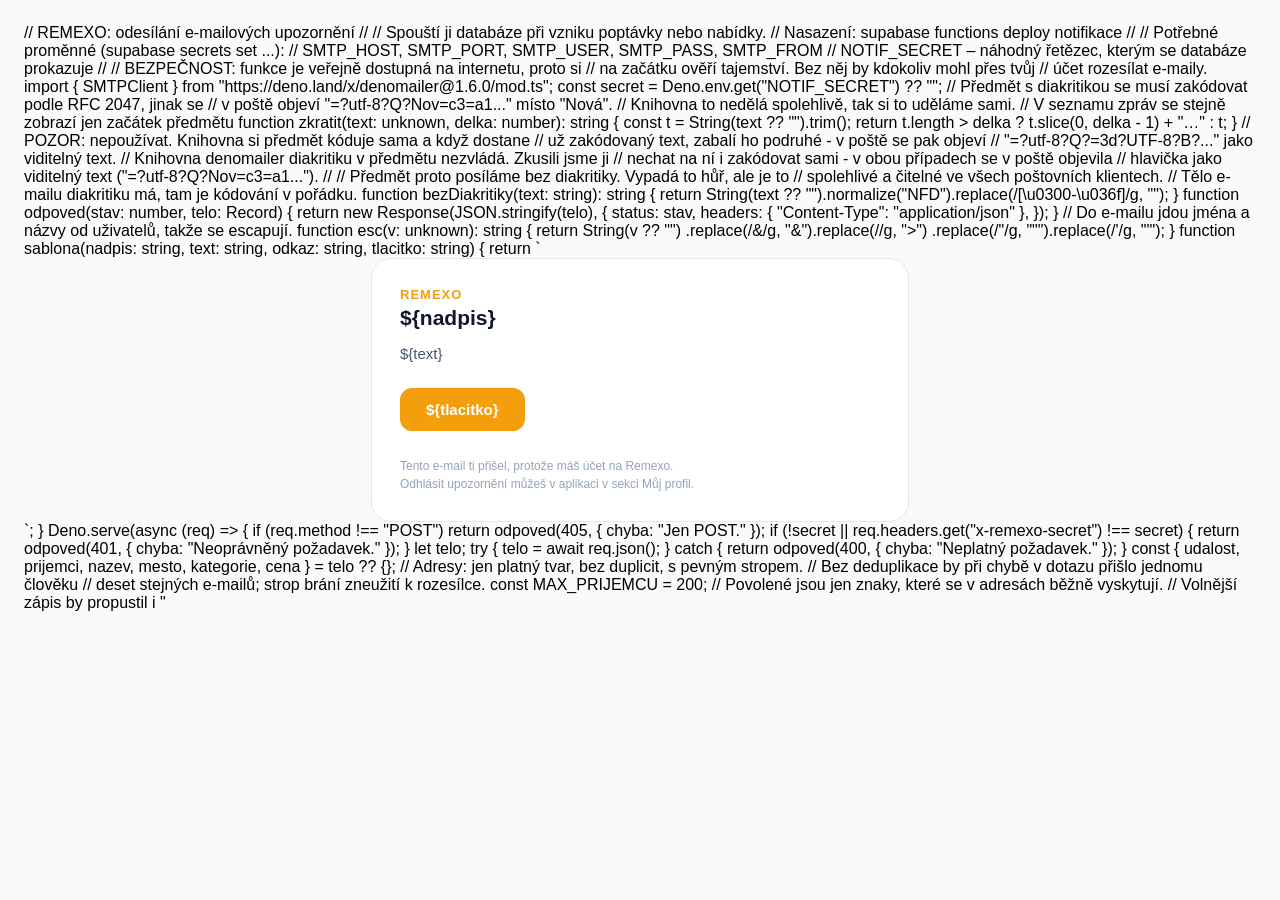
==== index.html @ b6f9a503 "Update index.html" ====
// REMEXO: odesílání e-mailových upozornění
//
// Spouští ji databáze při vzniku poptávky nebo nabídky.
// Nasazení: supabase functions deploy notifikace
//
// Potřebné proměnné (supabase secrets set ...):
//   SMTP_HOST, SMTP_PORT, SMTP_USER, SMTP_PASS, SMTP_FROM
//   NOTIF_SECRET  – náhodný řetězec, kterým se databáze prokazuje
//
// BEZPEČNOST: funkce je veřejně dostupná na internetu, proto si
// na začátku ověří tajemství. Bez něj by kdokoliv mohl přes tvůj
// účet rozesílat e-maily.

import { SMTPClient } from "https://deno.land/x/denomailer@1.6.0/mod.ts";

const secret = Deno.env.get("NOTIF_SECRET") ?? "";

// Předmět s diakritikou se musí zakódovat podle RFC 2047, jinak se
// v poště objeví "=?utf-8?Q?Nov=c3=a1..." místo "Nová".
// Knihovna to nedělá spolehlivě, tak si to uděláme sami.
// V seznamu zpráv se stejně zobrazí jen začátek předmětu
function zkratit(text: unknown, delka: number): string {
  const t = String(text ?? "").trim();
  return t.length > delka ? t.slice(0, delka - 1) + "…" : t;
}

// POZOR: nepoužívat. Knihovna si předmět kóduje sama a když dostane
// už zakódovaný text, zabalí ho podruhé - v poště se pak objeví
// "=?utf-8?Q?=3d?UTF-8?B?..." jako viditelný text.
// Knihovna denomailer diakritiku v předmětu nezvládá. Zkusili jsme ji
// nechat na ní i zakódovat sami - v obou případech se v poště objevila
// hlavička jako viditelný text ("=?utf-8?Q?Nov=c3=a1...").
//
// Předmět proto posíláme bez diakritiky. Vypadá to hůř, ale je to
// spolehlivé a čitelné ve všech poštovních klientech.
// Tělo e-mailu diakritiku má, tam je kódování v pořádku.
function bezDiakritiky(text: string): string {
  return String(text ?? "").normalize("NFD").replace(/[\u0300-\u036f]/g, "");
}

function odpoved(stav: number, telo: Record<string, unknown>) {
  return new Response(JSON.stringify(telo), {
    status: stav,
    headers: { "Content-Type": "application/json" },
  });
}

// Do e-mailu jdou jména a názvy od uživatelů, takže se escapují.
function esc(v: unknown): string {
  return String(v ?? "")
    .replace(/&/g, "&amp;").replace(/</g, "&lt;").replace(/>/g, "&gt;")
    .replace(/"/g, "&quot;").replace(/'/g, "&#39;");
}

function sablona(nadpis: string, text: string, odkaz: string, tlacitko: string) {
  return `<!DOCTYPE html><html lang="cs"><body style="margin:0;padding:24px;background:#f8fafc;font-family:-apple-system,Segoe UI,Roboto,sans-serif;">
  <div style="max-width:480px;margin:0 auto;background:#fff;border-radius:20px;padding:28px;border:1px solid #e2e8f0;">
    <p style="margin:0 0 4px;font-size:13px;font-weight:700;color:#f59e0b;letter-spacing:1px;">REMEXO</p>
    <h1 style="margin:0 0 12px;font-size:21px;color:#0f172a;">${nadpis}</h1>
    <p style="margin:0 0 22px;font-size:15px;line-height:1.6;color:#475569;">${text}</p>
    <a href="${odkaz}" style="display:inline-block;background:#f59e0b;color:#fff;text-decoration:none;padding:13px 26px;border-radius:12px;font-weight:700;font-size:15px;">${tlacitko}</a>
    <p style="margin:26px 0 0;font-size:12px;color:#94a3b8;line-height:1.5;">
      Tento e-mail ti přišel, protože máš účet na Remexo.<br>
      Odhlásit upozornění můžeš v aplikaci v sekci Můj profil.
    </p>
  </div></body></html>`;
}

Deno.serve(async (req) => {
  if (req.method !== "POST") return odpoved(405, { chyba: "Jen POST." });

  if (!secret || req.headers.get("x-remexo-secret") !== secret) {
    return odpoved(401, { chyba: "Neoprávněný požadavek." });
  }

  let telo;
  try {
    telo = await req.json();
  } catch {
    return odpoved(400, { chyba: "Neplatný požadavek." });
  }

  const { udalost, prijemci, nazev, mesto, kategorie, cena } = telo ?? {};
  // Adresy: jen platný tvar, bez duplicit, s pevným stropem.
  // Bez deduplikace by při chybě v dotazu přišlo jednomu člověku
  // deset stejných e-mailů; strop brání zneužití k rozesílce.
  const MAX_PRIJEMCU = 200;
  // Povolené jsou jen znaky, které se v adresách běžně vyskytují.
  // Volnější zápis by propustil i "<script>@x.cz".
  const platny = (e: unknown) =>
    typeof e === "string" && e.length <= 254 &&
    /^[A-Za-z0-9._%+-]+@[A-Za-z0-9.-]+\.[A-Za-z]{2,}$/.test(e.trim());

  const seznam: string[] = Array.isArray(prijemci)
    ? [...new Set(prijemci.filter(platny).map((e) => String(e).trim().toLowerCase()))]
        .slice(0, MAX_PRIJEMCU)
    : [];
  if (!seznam.length) return odpoved(200, { odeslano: 0, poznamka: "Žádní příjemci." });

  const app = "https://app.remexo.cz";
  let predmet: string, nadpis: string, text: string, tlacitko: string;

  if (udalost === "nova_poptavka") {
    predmet = `Nová poptávka: ${zkratit(nazev, 45)}`;
    nadpis = "Nová poptávka ve tvém okolí";
    text = `<strong>${esc(nazev)}</strong><br>${esc(kategorie)} · ${esc(mesto ?? "Olomouc")}
            <br><br>Kdo se ozve dřív, má větší šanci zakázku získat.`;
    tlacitko = "Zobrazit poptávku";
  } else if (udalost === "nova_nabidka") {
    predmet = `Nová nabídka: ${zkratit(nazev, 45)}`;
    nadpis = "Řemeslník ti poslal nabídku";
    text = `Na tvoji poptávku <strong>${esc(nazev)}</strong> dorazila nabídka${
      cena ? ` za ${esc(cena)}` : ""
    }.<br><br>Podívej se na ni a rozhodni se, jestli ti sedí.`;
    tlacitko = "Zobrazit nabídku";
  } else if (udalost === "neprectene_zpravy") {
    // kategorie nese počet nepřečtených zpráv
    const pocet = Number(kategorie) || 1;
    const slovo = pocet === 1 ? "zprávu" : (pocet < 5 ? "zprávy" : "zpráv");
    predmet = `Cekaji na tebe zpravy: ${zkratit(nazev, 40)}`;
    nadpis = pocet === 1 ? "Čeká na tebe zpráva" : `Čekají na tebe ${pocet} ${slovo}`;
    text = `V konverzaci u zakázky <strong>${esc(nazev)}</strong> máš nepřečtené zprávy.<br><br>`
         + `Druhá strana čeká na odpověď — čím dřív se ozveš, tím líp.`;
    tlacitko = "Přečíst zprávy";
  } else if (udalost === "zakazka_hotova") {
    // kategorie nese informaci, komu píšeme
    const zakaznikovi = kategorie === "zakaznik";
    predmet = `Zakázka dokončena: ${zkratit(nazev, 45)}`;
    nadpis = zakaznikovi ? "Řemeslník označil práci za hotovou" : "Zákazník potvrdil dokončení";
    text = zakaznikovi
      ? `U zakázky <strong>${esc(nazev)}</strong> je hotovo.<br><br>Zkontroluj práci a potvrď dokončení. Pak můžeš řemeslníka ohodnotit — pomůže to dalším lidem při výběru.`
      : `Zákazník potvrdil dokončení zakázky <strong>${esc(nazev)}</strong>.<br><br>Díky za odvedenou práci.`;
    tlacitko = "Zobrazit zakázku";
  } else {
    return odpoved(400, { chyba: "Neznámá událost." });
  }

  const html = sablona(nadpis, text, app, tlacitko);

  const client = new SMTPClient({
    connection: {
      hostname: Deno.env.get("SMTP_HOST") ?? "",
      port: Number(Deno.env.get("SMTP_PORT") ?? "465"),
      tls: true,
      auth: {
        username: Deno.env.get("SMTP_USER") ?? "",
        password: Deno.env.get("SMTP_PASS") ?? "",
      },
    },
  });

  let odeslano = 0;
  const chyby: string[] = [];

  for (const email of seznam) {
    try {
      // Každému zvlášť, aby příjemci navzájem neviděli své adresy
      await client.send({
        from: Deno.env.get("SMTP_FROM") ?? Deno.env.get("SMTP_USER") ?? "",
        to: email,
        subject: bezDiakritiky(predmet),
        html,
      });
      odeslano++;
    } catch (e) {
      chyby.push(String(e).slice(0, 80));
    }
  }

  try { await client.close(); } catch { /* spojení už mohlo spadnout */ }

  // Adresy se do odpovědi nevrací, aby neskončily v logu
  return odpoved(200, { odeslano, selhalo: chyby.length });
});
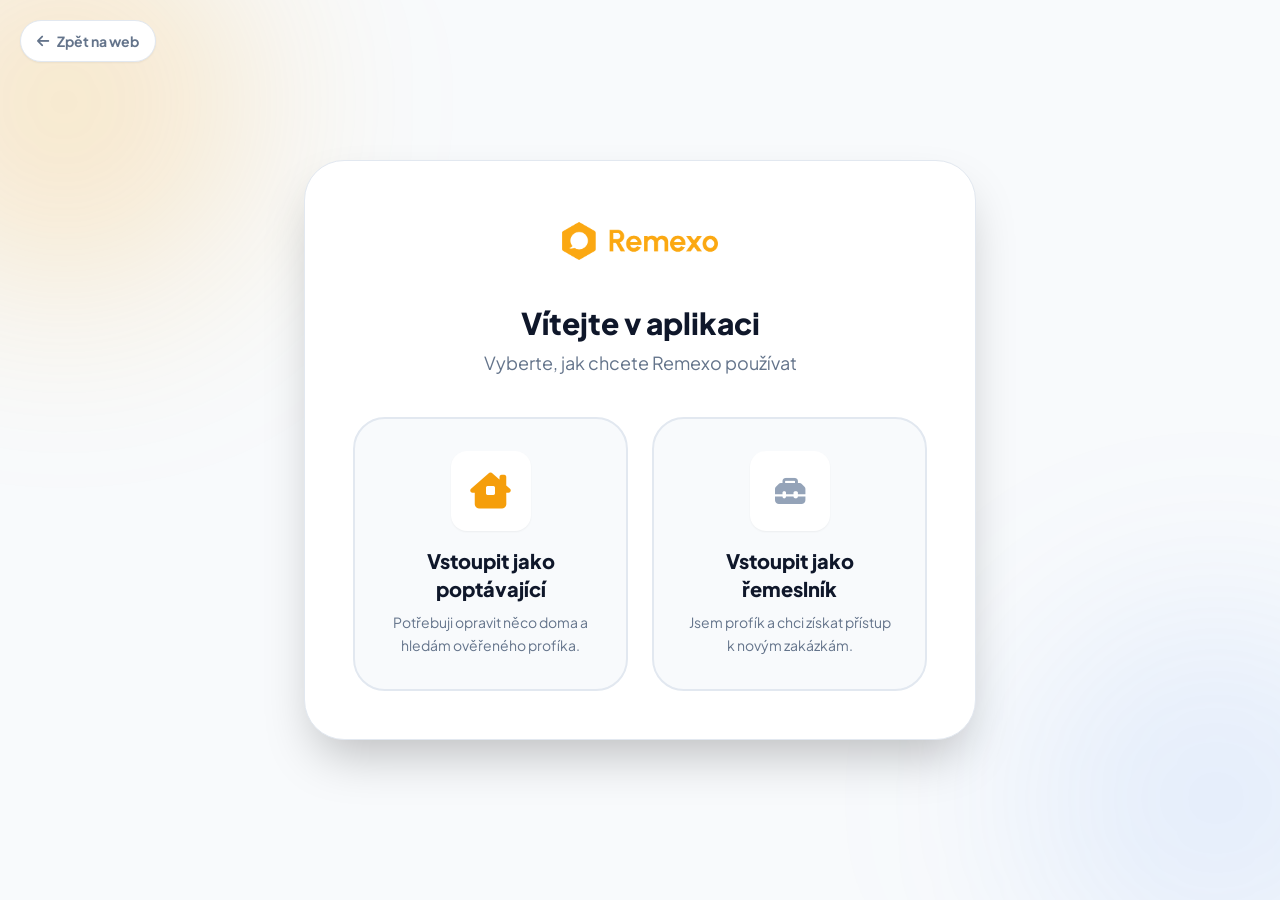
==== commit 66b61707: "Update index.html" ====
--- a/index.html
+++ b/index.html
@@ -1,174 +1,508 @@
-// REMEXO: odesílání e-mailových upozornění
-//
-// Spouští ji databáze při vzniku poptávky nebo nabídky.
-// Nasazení: supabase functions deploy notifikace
-//
-// Potřebné proměnné (supabase secrets set ...):
-//   SMTP_HOST, SMTP_PORT, SMTP_USER, SMTP_PASS, SMTP_FROM
-//   NOTIF_SECRET  – náhodný řetězec, kterým se databáze prokazuje
-//
-// BEZPEČNOST: funkce je veřejně dostupná na internetu, proto si
-// na začátku ověří tajemství. Bez něj by kdokoliv mohl přes tvůj
-// účet rozesílat e-maily.
-
-import { SMTPClient } from "https://deno.land/x/denomailer@1.6.0/mod.ts";
-
-const secret = Deno.env.get("NOTIF_SECRET") ?? "";
-
-// Předmět s diakritikou se musí zakódovat podle RFC 2047, jinak se
-// v poště objeví "=?utf-8?Q?Nov=c3=a1..." místo "Nová".
-// Knihovna to nedělá spolehlivě, tak si to uděláme sami.
-// V seznamu zpráv se stejně zobrazí jen začátek předmětu
-function zkratit(text: unknown, delka: number): string {
-  const t = String(text ?? "").trim();
-  return t.length > delka ? t.slice(0, delka - 1) + "…" : t;
-}
-
-// POZOR: nepoužívat. Knihovna si předmět kóduje sama a když dostane
-// už zakódovaný text, zabalí ho podruhé - v poště se pak objeví
-// "=?utf-8?Q?=3d?UTF-8?B?..." jako viditelný text.
-// Knihovna denomailer diakritiku v předmětu nezvládá. Zkusili jsme ji
-// nechat na ní i zakódovat sami - v obou případech se v poště objevila
-// hlavička jako viditelný text ("=?utf-8?Q?Nov=c3=a1...").
-//
-// Předmět proto posíláme bez diakritiky. Vypadá to hůř, ale je to
-// spolehlivé a čitelné ve všech poštovních klientech.
-// Tělo e-mailu diakritiku má, tam je kódování v pořádku.
-function bezDiakritiky(text: string): string {
-  return String(text ?? "").normalize("NFD").replace(/[\u0300-\u036f]/g, "");
-}
-
-function odpoved(stav: number, telo: Record<string, unknown>) {
-  return new Response(JSON.stringify(telo), {
-    status: stav,
-    headers: { "Content-Type": "application/json" },
-  });
-}
-
-// Do e-mailu jdou jména a názvy od uživatelů, takže se escapují.
-function esc(v: unknown): string {
-  return String(v ?? "")
-    .replace(/&/g, "&amp;").replace(/</g, "&lt;").replace(/>/g, "&gt;")
-    .replace(/"/g, "&quot;").replace(/'/g, "&#39;");
-}
-
-function sablona(nadpis: string, text: string, odkaz: string, tlacitko: string) {
-  return `<!DOCTYPE html><html lang="cs"><body style="margin:0;padding:24px;background:#f8fafc;font-family:-apple-system,Segoe UI,Roboto,sans-serif;">
-  <div style="max-width:480px;margin:0 auto;background:#fff;border-radius:20px;padding:28px;border:1px solid #e2e8f0;">
-    <p style="margin:0 0 4px;font-size:13px;font-weight:700;color:#f59e0b;letter-spacing:1px;">REMEXO</p>
-    <h1 style="margin:0 0 12px;font-size:21px;color:#0f172a;">${nadpis}</h1>
-    <p style="margin:0 0 22px;font-size:15px;line-height:1.6;color:#475569;">${text}</p>
-    <a href="${odkaz}" style="display:inline-block;background:#f59e0b;color:#fff;text-decoration:none;padding:13px 26px;border-radius:12px;font-weight:700;font-size:15px;">${tlacitko}</a>
-    <p style="margin:26px 0 0;font-size:12px;color:#94a3b8;line-height:1.5;">
-      Tento e-mail ti přišel, protože máš účet na Remexo.<br>
-      Odhlásit upozornění můžeš v aplikaci v sekci Můj profil.
-    </p>
-  </div></body></html>`;
-}
-
-Deno.serve(async (req) => {
-  if (req.method !== "POST") return odpoved(405, { chyba: "Jen POST." });
-
-  if (!secret || req.headers.get("x-remexo-secret") !== secret) {
-    return odpoved(401, { chyba: "Neoprávněný požadavek." });
-  }
-
-  let telo;
-  try {
-    telo = await req.json();
-  } catch {
-    return odpoved(400, { chyba: "Neplatný požadavek." });
-  }
-
-  const { udalost, prijemci, nazev, mesto, kategorie, cena } = telo ?? {};
-  // Adresy: jen platný tvar, bez duplicit, s pevným stropem.
-  // Bez deduplikace by při chybě v dotazu přišlo jednomu člověku
-  // deset stejných e-mailů; strop brání zneužití k rozesílce.
-  const MAX_PRIJEMCU = 200;
-  // Povolené jsou jen znaky, které se v adresách běžně vyskytují.
-  // Volnější zápis by propustil i "<script>@x.cz".
-  const platny = (e: unknown) =>
-    typeof e === "string" && e.length <= 254 &&
-    /^[A-Za-z0-9._%+-]+@[A-Za-z0-9.-]+\.[A-Za-z]{2,}$/.test(e.trim());
-
-  const seznam: string[] = Array.isArray(prijemci)
-    ? [...new Set(prijemci.filter(platny).map((e) => String(e).trim().toLowerCase()))]
-        .slice(0, MAX_PRIJEMCU)
-    : [];
-  if (!seznam.length) return odpoved(200, { odeslano: 0, poznamka: "Žádní příjemci." });
-
-  const app = "https://app.remexo.cz";
-  let predmet: string, nadpis: string, text: string, tlacitko: string;
-
-  if (udalost === "nova_poptavka") {
-    predmet = `Nová poptávka: ${zkratit(nazev, 45)}`;
-    nadpis = "Nová poptávka ve tvém okolí";
-    text = `<strong>${esc(nazev)}</strong><br>${esc(kategorie)} · ${esc(mesto ?? "Olomouc")}
-            <br><br>Kdo se ozve dřív, má větší šanci zakázku získat.`;
-    tlacitko = "Zobrazit poptávku";
-  } else if (udalost === "nova_nabidka") {
-    predmet = `Nová nabídka: ${zkratit(nazev, 45)}`;
-    nadpis = "Řemeslník ti poslal nabídku";
-    text = `Na tvoji poptávku <strong>${esc(nazev)}</strong> dorazila nabídka${
-      cena ? ` za ${esc(cena)}` : ""
-    }.<br><br>Podívej se na ni a rozhodni se, jestli ti sedí.`;
-    tlacitko = "Zobrazit nabídku";
-  } else if (udalost === "neprectene_zpravy") {
-    // kategorie nese počet nepřečtených zpráv
-    const pocet = Number(kategorie) || 1;
-    const slovo = pocet === 1 ? "zprávu" : (pocet < 5 ? "zprávy" : "zpráv");
-    predmet = `Cekaji na tebe zpravy: ${zkratit(nazev, 40)}`;
-    nadpis = pocet === 1 ? "Čeká na tebe zpráva" : `Čekají na tebe ${pocet} ${slovo}`;
-    text = `V konverzaci u zakázky <strong>${esc(nazev)}</strong> máš nepřečtené zprávy.<br><br>`
-         + `Druhá strana čeká na odpověď — čím dřív se ozveš, tím líp.`;
-    tlacitko = "Přečíst zprávy";
-  } else if (udalost === "zakazka_hotova") {
-    // kategorie nese informaci, komu píšeme
-    const zakaznikovi = kategorie === "zakaznik";
-    predmet = `Zakázka dokončena: ${zkratit(nazev, 45)}`;
-    nadpis = zakaznikovi ? "Řemeslník označil práci za hotovou" : "Zákazník potvrdil dokončení";
-    text = zakaznikovi
-      ? `U zakázky <strong>${esc(nazev)}</strong> je hotovo.<br><br>Zkontroluj práci a potvrď dokončení. Pak můžeš řemeslníka ohodnotit — pomůže to dalším lidem při výběru.`
-      : `Zákazník potvrdil dokončení zakázky <strong>${esc(nazev)}</strong>.<br><br>Díky za odvedenou práci.`;
-    tlacitko = "Zobrazit zakázku";
-  } else {
-    return odpoved(400, { chyba: "Neznámá událost." });
-  }
-
-  const html = sablona(nadpis, text, app, tlacitko);
-
-  const client = new SMTPClient({
-    connection: {
-      hostname: Deno.env.get("SMTP_HOST") ?? "",
-      port: Number(Deno.env.get("SMTP_PORT") ?? "465"),
-      tls: true,
-      auth: {
-        username: Deno.env.get("SMTP_USER") ?? "",
-        password: Deno.env.get("SMTP_PASS") ?? "",
-      },
-    },
-  });
-
-  let odeslano = 0;
-  const chyby: string[] = [];
-
-  for (const email of seznam) {
-    try {
-      // Každému zvlášť, aby příjemci navzájem neviděli své adresy
-      await client.send({
-        from: Deno.env.get("SMTP_FROM") ?? Deno.env.get("SMTP_USER") ?? "",
-        to: email,
-        subject: bezDiakritiky(predmet),
-        html,
-      });
-      odeslano++;
-    } catch (e) {
-      chyby.push(String(e).slice(0, 80));
-    }
-  }
-
-  try { await client.close(); } catch { /* spojení už mohlo spadnout */ }
-
-  // Adresy se do odpovědi nevrací, aby neskončily v logu
-  return odpoved(200, { odeslano, selhalo: chyby.length });
-});
+<!DOCTYPE html>
+<html lang="cs" class="scroll-smooth">
+<head>
+    <meta charset="UTF-8">
+    <meta name="viewport" content="width=device-width, initial-scale=1.0, maximum-scale=1.0, user-scalable=0">
+    <title>Remexo – Řemeslníci v Olomouci na pár kliknutí</title>
+    <style>
+        /* Fix pro iOS: Zabrání automatickému zoomu při kliknutí do inputu */
+        @media screen and (max-width: 768px) {
+            input, select, textarea { font-size: 16px !important; }
+        }
+    </style>
+    <meta name="description" content="Remexo – Najděte ověřeného řemeslníka ve vašem okolí rychle a jednoduše.">
+    <meta name="theme-color" content="#f59e0b">
+    
+    <link rel="icon" type="image/svg+xml" href="data:image/svg+xml,%3Csvg xmlns='http://www.w3.org/2000/svg' viewBox='0 0 100 100'%3E%3Cpath d='M50 5L90 27.5V72.5L50 95L10 72.5V27.5L50 5Z' fill='%23f59e0b'/%3E%3Ccircle cx='50' cy='47' r='16' fill='white'/%3E%3Cpath d='M40 57 L28 69 L44 64 Z' fill='white'/%3E%3C/svg%3E">
+    <link rel="apple-touch-icon" href="data:image/svg+xml,%3Csvg xmlns='http://www.w3.org/2000/svg' viewBox='0 0 100 100'%3E%3Crect width='100' height='100' rx='20' fill='%23f59e0b'/%3E%3Cpath d='M50 10L85 30V70L50 90L15 70V30L50 10Z' fill='white' opacity='0.25'/%3E%3Ccircle cx='50' cy='47' r='16' fill='white'/%3E%3Cpath d='M40 57 L28 69 L44 64 Z' fill='white'/%3E%3C/svg%3E">
+    
+    <meta name="mobile-web-app-capable" content="yes">
+    <meta name="apple-mobile-web-app-capable" content="yes">
+    <meta name="apple-mobile-web-app-status-bar-style" content="black-translucent">
+    <meta name="apple-mobile-web-app-title" content="Remexo">
+    
+    <link rel="preconnect" href="https://fonts.gstatic.com" crossorigin>
+    <link rel="preconnect" href="https://cdnjs.cloudflare.com">
+
+    <!-- Tailwind je předpřipravený do statického CSS.
+         Dřív se sem tahal cdn.tailwindcss.com, což je JIT kompilátor:
+         stáhne ~400 kB JS a CSS staví až v prohlížeči. Na mobilu to stálo vteřiny. -->
+    <!-- Font Awesome MUSÍ být před tailwind.css. Nastavuje ikonám display:inline-block
+         a přebilo by to Tailwind .hidden - ikony měsíce a slunce se pak zobrazí obě naráz. -->
+    <link rel="stylesheet" href="https://cdnjs.cloudflare.com/ajax/libs/font-awesome/6.5.1/css/all.min.css">
+    <link rel="stylesheet" href="tailwind.css">
+    <link href="https://fonts.googleapis.com/css2?family=Plus+Jakarta+Sans:wght@400;500;600;700;800&display=swap" rel="stylesheet">
+    <script src="https://cdn.jsdelivr.net/npm/@supabase/supabase-js@2"></script>
+    <!-- Leaflet se načítá až při otevření mapy, viz window.nactiLeaflet() -->
+
+    <link rel="stylesheet" href="style.css">
+
+    <script>
+        (function () {
+            var storedTheme = null;
+            try { storedTheme = window.localStorage ? localStorage.getItem("color-theme") : null; } catch (e) { storedTheme = null; }
+            var prefersDark = false;
+            try { prefersDark = window.matchMedia && window.matchMedia("(prefers-color-scheme: dark)").matches; } catch (e) { prefersDark = false; }
+            if (storedTheme === "dark" || (!storedTheme && prefersDark)) {
+                document.documentElement.classList.add("dark");
+            } else {
+                document.documentElement.classList.remove("dark");
+            }
+        })();
+    </script>
+    <style>
+        /* --- OPRAVA TLAČÍTKA V HLAVIČCE --- */
+        
+        /* 1. Vnutí tlačítku, aby zůstalo v horní liště vedle ostatních ikon a nevyskakovalo ven */
+        #header-cta, 
+        #header-cta button {
+            position: static !important;
+            top: auto !important;
+            right: auto !important;
+            margin: 0 !important;
+            transform: none !important;
+        }
+
+        /* 2. Úprava pro mobily: Schováme text a necháme jen oranžové kolečko s helmou, aby se to do lišty hezky vešlo */
+        @media (max-width: 768px) {
+            #header-cta button span {
+                display: none !important;
+            }
+            #header-cta button {
+                padding: 0 !important;
+                width: 40px !important;
+                height: 40px !important;
+                justify-content: center !important;
+                border-radius: 50% !important; /* Udělá z toho dokonalé kolečko */
+            }
+            #header-cta button i {
+                margin: 0 !important;
+            }
+        }
+    </style>
+</head>
+<body class="antialiased bg-slate-50 text-slate-900 dark:bg-remexo-dark dark:text-white">
+
+<div id="toast-container"></div>
+
+<div id="loader" style="position:fixed;inset:0;z-index:99999;background:#020617;min-height:100vh;min-height:-webkit-fill-available;display:flex;align-items:center;justify-content:center;flex-direction:column;gap:24px;transition:opacity 0.6s ease,transform 0.6s ease;">
+    <svg width="80" height="80" viewBox="0 0 100 100" fill="none">
+        <path id="loader-hex" d="M50 10L85 30V70L50 90L15 70V30L50 10Z" fill="none" stroke="#f59e0b" stroke-width="3" style="stroke-dasharray:300;stroke-dashoffset:300;animation:loader-draw 1s ease forwards 0.2s;"/>
+        <circle cx="50" cy="48" r="16" fill="#f59e0b"/>
+        <path d="M40 58 L30 68 L45 64 Z" fill="#f59e0b"/>
+    </svg>
+    <div style="color:white;font-weight:800;font-size:1.875rem;letter-spacing:-0.025em;opacity:0;animation:loader-fadein-up 0.5s ease forwards 0.8s;">Remexo</div>
+    <div style="color:#94a3b8;font-size:0.875rem;font-weight:500;letter-spacing:0.1em;text-transform:uppercase;opacity:0;animation:loader-fadein-up 0.5s ease forwards 1.1s;">Řemeslníci v Olomouci na pár kliknutí</div>
+</div>
+
+<div id="auth-screen" class="fixed inset-0 z-[100] flex items-center justify-center bg-slate-50 dark:bg-remexo-dark p-4 transition-opacity duration-500 overflow-y-auto overflow-x-hidden">
+    <!-- Přidáno md:top-5 md:left-5 pro odsazení na počítači -->
+    <a href="https://remexo.cz" class="absolute top-3 left-3 md:top-5 md:left-5 z-20 flex items-center gap-2 text-sm font-bold text-slate-500 dark:text-slate-400 hover:text-remexo-500 transition bg-white dark:bg-slate-900 px-4 py-2.5 rounded-full shadow-sm border border-slate-200 dark:border-slate-800">
+        <i class="fa-solid fa-arrow-left"></i> Zpět na web
+    </a>
+    <div class="absolute top-[-10%] left-[-10%] w-96 h-96 bg-remexo-500/20 rounded-full blur-[100px] pointer-events-none"></div>
+    <div class="absolute bottom-[-10%] right-[-10%] w-96 h-96 bg-blue-500/10 rounded-full blur-[100px] pointer-events-none"></div>
+    <!-- Změněno mt-24 na mt-32 pro větší mezeru na mobilu -->
+    <div class="w-full max-w-2xl bg-white dark:bg-slate-900 rounded-[2.5rem] shadow-2xl border border-slate-200 dark:border-slate-800 p-8 md:p-12 relative z-10 mt-32 md:mt-0">
+        <div class="flex justify-center items-center gap-3 mb-8">
+            <img src="logo.png" alt="Remexo" class="h-16 w-auto">
+        </div>
+        <div id="view-role-select" class="hidden">
+            <h2 class="text-2xl md:text-3xl font-extrabold mb-2 text-center dark:text-white">Vítejte v aplikaci</h2>
+            <p class="text-slate-500 dark:text-slate-400 text-center mb-10 text-lg">Vyberte, jak chcete Remexo používat</p>
+            <div class="grid md:grid-cols-2 gap-6">
+                <button onclick="window.goToAuth('customer')" class="group bg-slate-50 dark:bg-slate-800 border-2 border-slate-200 dark:border-slate-700 hover:border-remexo-500 rounded-[2rem] p-8 flex flex-col items-center gap-4 transition-all hover:-translate-y-1 hover:shadow-xl text-center">
+                    <div class="w-20 h-20 bg-white dark:bg-slate-700 text-remexo-500 rounded-2xl flex items-center justify-center text-4xl group-hover:bg-remexo-500 group-hover:text-white transition-all shadow-sm"><i class="fa-solid fa-house-chimney-window"></i></div>
+                    <div><h3 class="font-extrabold text-xl text-slate-900 dark:text-white mb-2">Vstoupit jako poptávající</h3><p class="text-sm text-slate-500 dark:text-slate-400 leading-relaxed">Potřebuji opravit něco doma a hledám ověřeného profíka.</p></div>
+                </button>
+                <button onclick="window.goToAuth('craftsman')" class="group bg-slate-50 dark:bg-slate-800 border-2 border-slate-200 dark:border-slate-700 hover:border-remexo-500 rounded-[2rem] p-8 flex flex-col items-center gap-4 transition-all hover:-translate-y-1 hover:shadow-xl text-center">
+                    <div class="w-20 h-20 bg-white dark:bg-slate-700 text-slate-400 group-hover:bg-remexo-500 group-hover:text-white transition-all rounded-2xl flex items-center justify-center text-3xl shadow-sm"><i class="fa-solid fa-toolbox"></i></div>
+                    <div><h3 class="font-extrabold text-xl text-slate-900 dark:text-white mb-2">Vstoupit jako řemeslník</h3><p class="text-sm text-slate-500 dark:text-slate-400 leading-relaxed">Jsem profík a chci získat přístup k novým zakázkám.</p></div>
+                </button>
+            </div>
+        </div>
+        <div id="view-auth-form" class="hidden max-w-md mx-auto relative">
+            <button onclick="window.backToRoles()" class="text-sm font-bold text-slate-500 hover:text-remexo-500 mb-5 flex items-center gap-2"><i class="fa-solid fa-arrow-left"></i> Zpět</button>
+            <div class="bg-remexo-50 dark:bg-remexo-500/10 border border-remexo-500/30 rounded-xl p-3 mb-6 flex items-center justify-center gap-2 text-remexo-700 dark:text-remexo-400 font-bold text-sm">
+                <i id="role-icon" class="fa-solid fa-house"></i><span id="role-text">Zákazník</span>
+            </div>
+            <div class="bg-slate-100 dark:bg-slate-800 p-1.5 rounded-2xl flex relative mb-6">
+                <button onclick="window.switchTab('login')" id="btn-login" class="flex-1 py-2.5 text-sm font-bold rounded-xl z-10 dark:text-white transition-colors">Přihlášení</button>
+                <button onclick="window.switchTab('register')" id="btn-reg" class="flex-1 py-2.5 text-sm font-bold rounded-xl z-10 text-slate-500 transition-colors">Registrace</button>
+                <div id="tab-slider" class="absolute top-1.5 left-1.5 w-[calc(50%-6px)] h-[calc(100%-12px)] bg-white dark:bg-slate-700 rounded-xl shadow-sm transition-all duration-300"></div>
+            </div>
+            <div id="auth-error" class="hidden mb-4 p-3 bg-red-50 dark:bg-red-500/10 border border-red-200 text-red-600 rounded-xl text-sm font-bold text-center"></div>
+            <div id="auth-ok" class="hidden mb-4 p-3 bg-green-50 dark:bg-green-500/10 border border-green-200 text-green-600 rounded-xl text-sm font-bold text-center"></div>
+            
+            <div id="form-login" class="space-y-4">
+                <input type="email" id="log-email" placeholder="Váš e-mail" class="w-full bg-slate-50 dark:bg-slate-800 border border-slate-200 dark:border-slate-700 rounded-xl px-4 py-3 text-sm focus:ring-2 focus:ring-remexo-500 outline-none dark:text-white">
+                
+               <div class="relative">
+                    <input type="password" id="log-pass" placeholder="Vaše heslo" class="w-full bg-slate-50 dark:bg-slate-800 border border-slate-200 dark:border-slate-700 rounded-xl pl-4 pr-14 py-3 text-sm focus:ring-2 focus:ring-remexo-500 outline-none dark:text-white" onkeypress="if(event.key==='Enter')window.doLogin()">
+                    <button type="button" onclick="window.togglePassword('log-pass', this)" class="absolute right-2 top-1/2 -translate-y-1/2 text-slate-400 hover:text-remexo-500 transition p-2 z-10 pointer-events-auto cursor-pointer"><i class="fa-solid fa-eye text-lg"></i></button>
+                </div>
+                
+                <div class="flex items-center justify-between mt-2 mb-2">
+                    <label class="flex items-center gap-2 cursor-pointer"><input type="checkbox" id="remember-me" checked class="w-4 h-4 rounded" style="accent-color:#f59e0b"><span class="text-sm font-bold text-slate-600 dark:text-slate-400">Zapamatovat si mě</span></label>
+                    <button onclick="window.switchTab('forgot')" class="text-sm text-remexo-500 hover:text-remexo-600 font-bold transition">Zapomenuté heslo?</button>
+                </div>
+
+                <div class="mt-4">
+                    <div class="relative mb-4">
+                        <div class="absolute inset-0 flex items-center"><div class="w-full border-t border-slate-200 dark:border-slate-700"></div></div>
+                        <div class="relative flex justify-center text-sm"><span class="px-2 bg-white dark:bg-slate-900 text-slate-500">nebo se přihlaste přes</span></div>
+                    </div>
+                    <!-- FACEBOOK: skryto do schválení Meta (Business verification). Zapnutí: u tlačítka smazat style="display:none" a u tohoto divu změnit grid-cols-1 na grid-cols-2 -->
+                    <div class="grid grid-cols-1 gap-3">
+                        <button type="button" onclick="window.signInWith('google')" class="flex justify-center items-center py-3 border border-slate-200 dark:border-slate-700 rounded-xl hover:bg-slate-50 dark:hover:bg-slate-800 transition"><i class="fa-brands fa-google text-lg"></i></button>
+                        <button type="button" onclick="window.signInWith('facebook')" style="display:none" class="flex justify-center items-center py-3 border border-slate-200 dark:border-slate-700 rounded-xl hover:bg-slate-50 dark:hover:bg-slate-800 transition"><i class="fa-brands fa-facebook text-lg text-blue-600"></i></button>
+                    </div>
+                </div>
+
+                <button onclick="window.doLogin()" id="btn-do-login" class="w-full bg-remexo-500 hover:bg-remexo-600 text-white font-bold py-3.5 rounded-xl mt-2 transition shadow-lg">Přihlásit se</button>
+            </div>
+
+            <div id="form-reg" class="hidden space-y-4">
+                <div class="relative">
+                    <input type="text" id="reg-name" placeholder="Vaše jméno a příjmení" class="w-full bg-slate-50 dark:bg-slate-800 border border-slate-200 dark:border-slate-700 rounded-xl px-4 py-3 pr-12 text-sm focus:ring-2 focus:ring-remexo-500 outline-none dark:text-white">
+                    <button type="button" class="absolute right-2 top-1/2 -translate-y-1/2 group flex items-center p-2 z-10 pointer-events-auto outline-none">
+                        <i class="fa-solid fa-circle-question text-slate-300 group-hover:text-remexo-500 group-focus:text-remexo-500 transition text-lg"></i>
+                        <div class="absolute bottom-full right-0 mb-2 w-56 p-3 bg-remexo-500 text-white text-xs font-bold rounded-xl shadow-xl opacity-0 pointer-events-none group-hover:opacity-100 group-focus:opacity-100 transition-opacity z-[60]">Jméno uvidí ostatní uživatelé, aby věděli, s kým komunikují.</div>
+                    </button>
+                </div>
+
+                <div class="relative">
+                    <input type="email" id="reg-email" placeholder="Váš e-mail" class="w-full bg-slate-50 dark:bg-slate-800 border border-slate-200 dark:border-slate-700 rounded-xl px-4 py-3 pr-12 text-sm focus:ring-2 focus:ring-remexo-500 outline-none dark:text-white">
+                    <button type="button" class="absolute right-2 top-1/2 -translate-y-1/2 group flex items-center p-2 z-10 pointer-events-auto outline-none">
+                        <i class="fa-solid fa-circle-question text-slate-300 group-hover:text-remexo-500 group-focus:text-remexo-500 transition text-lg"></i>
+                        <div class="absolute bottom-full right-0 mb-2 w-56 p-3 bg-remexo-500 text-white text-xs font-bold rounded-xl shadow-xl opacity-0 pointer-events-none group-hover:opacity-100 group-focus:opacity-100 transition-opacity z-[60]">E-mail slouží k přihlášení a důležitým notifikacím. Nikomu ho neukazujeme.</div>
+                    </button>
+                </div>
+
+                <div class="relative">
+                    <input type="password" id="reg-pass" placeholder="Nové heslo (Min. 8 znaků, 1 velké, 1 číslo)" class="w-full bg-slate-50 dark:bg-slate-800 border border-slate-200 dark:border-slate-700 rounded-xl pl-4 pr-24 py-3 text-sm focus:ring-2 focus:ring-remexo-500 outline-none dark:text-white">
+                    <div class="absolute right-2 top-1/2 -translate-y-1/2 flex items-center z-10 pointer-events-auto">
+                        <button type="button" onclick="window.togglePassword('reg-pass', this)" class="text-slate-400 hover:text-remexo-500 transition p-2 cursor-pointer outline-none"><i class="fa-solid fa-eye text-lg"></i></button>
+                        <button type="button" class="group flex items-center p-2 outline-none">
+                            <i class="fa-solid fa-circle-question text-slate-300 group-hover:text-remexo-500 group-focus:text-remexo-500 transition text-lg"></i>
+                            <div class="absolute bottom-full right-0 mb-2 w-56 p-3 bg-remexo-500 text-white text-xs font-bold rounded-xl shadow-xl opacity-0 pointer-events-none group-hover:opacity-100 group-focus:opacity-100 transition-opacity z-[60]">Silné heslo chrání vaše zprávy a bezpečné platby.</div>
+                        </button>
+                    </div>
+                </div>
+
+                <div class="relative">
+                    <input type="password" id="reg-pass-confirm" placeholder="Zopakujte heslo pro kontrolu" class="w-full bg-slate-50 dark:bg-slate-800 border border-slate-200 dark:border-slate-700 rounded-xl pl-4 pr-24 py-3 text-sm focus:ring-2 focus:ring-remexo-500 outline-none dark:text-white">
+                    <div class="absolute right-2 top-1/2 -translate-y-1/2 flex items-center z-10 pointer-events-auto">
+                        <button type="button" onclick="window.togglePassword('reg-pass-confirm', this)" class="text-slate-400 hover:text-remexo-500 transition p-2 cursor-pointer outline-none"><i class="fa-solid fa-eye text-lg"></i></button>
+                        <button type="button" class="group flex items-center p-2 outline-none">
+                            <i class="fa-solid fa-circle-question text-slate-300 group-hover:text-remexo-500 group-focus:text-remexo-500 transition text-lg"></i>
+                            <div class="absolute bottom-full right-0 mb-2 w-56 p-3 bg-remexo-500 text-white text-xs font-bold rounded-xl shadow-xl opacity-0 pointer-events-none group-hover:opacity-100 group-focus:opacity-100 transition-opacity z-[60]">Pojistka, abychom měli jistotu, že ve vašem hesle není překlep.</div>
+                        </button>
+                    </div>
+                </div>
+
+                <label class="flex items-start gap-3 cursor-pointer mt-2">
+                    <input type="checkbox" id="reg-consent" class="w-4 h-4 rounded mt-0.5 shrink-0" style="accent-color:#f59e0b">
+                    <span class="text-xs text-slate-500 dark:text-slate-400 leading-relaxed">
+                        Souhlasím s <button type="button" onclick="event.preventDefault();window.openModal('modal-podminky')" class="text-remexo-500 hover:underline font-bold">podmínkami použití</button>
+                        a <button type="button" onclick="event.preventDefault();window.openModal('modal-gdpr')" class="text-remexo-500 hover:underline font-bold">zpracováním osobních údajů (GDPR)</button>.
+                    </span>
+                </label>
+                <button id="btn-do-reg" onclick="window.doRegister()" class="w-full bg-remexo-500 hover:bg-remexo-600 text-white py-3.5 rounded-xl font-bold transition shadow-md mt-2">Vytvořit účet</button>
+            </div>
+
+            <div id="form-forgot" class="hidden fade-up">
+                <p class="text-sm text-slate-500 dark:text-slate-400 mb-4 text-center font-medium">Zadejte svůj e-mail a my vám zašleme odkaz pro obnovení hesla.</p>
+                <input type="email" id="forgot-email" placeholder="Váš e-mail" class="w-full bg-slate-50 dark:bg-slate-800 border border-slate-200 dark:border-slate-700 rounded-xl px-4 py-3 focus:ring-2 focus:ring-remexo-500 outline-none dark:text-white mb-3">
+                <button onclick="window.doResetPassword()" id="btn-do-forgot" class="w-full bg-slate-900 dark:bg-white text-white dark:text-slate-900 font-bold py-3.5 rounded-xl transition shadow-lg">Odeslat odkaz</button>
+                <button onclick="window.switchTab('login')" class="w-full mt-3 text-sm text-slate-500 hover:text-remexo-500 font-bold transition">Zpět na přihlášení</button>
+            </div>
+        </div>
+    </div>
+</div>
+
+<div id="main-app" class="hidden flex h-screen w-full transition-opacity duration-500 opacity-0 overflow-hidden">
+    <aside id="sidebar" class="bg-white dark:bg-slate-900 border-r border-slate-200 dark:border-slate-800 flex flex-col justify-between flex-shrink-0 z-50" style="width:272px">
+        <div>
+            <div class="h-20 flex items-center px-6 border-b border-slate-200 dark:border-slate-800">
+    <img src="logo.png" alt="Remexo" class="h-12 w-auto object-contain">
+    <span class="ml-2 px-2 py-0.5 bg-remexo-500/10 text-remexo-500 text-[10px] font-black uppercase tracking-widest rounded-full">App</span>
+</div>
+            <nav class="p-3 space-y-1 mt-3" id="sidebar-nav"></nav>
+        </div>
+        <div class="p-4 border-t border-slate-200 dark:border-slate-800">
+            <button onclick="window.doLogout()" class="w-full mb-3 px-4 py-2 rounded-xl text-sm font-bold text-slate-500 hover:text-red-500 hover:bg-red-50 dark:hover:bg-red-500/10 transition flex items-center justify-center gap-2"><i class="fa-solid fa-arrow-right-from-bracket"></i> Odhlásit se</button>
+            <div class="flex items-center gap-3 p-3 rounded-xl bg-slate-50 dark:bg-slate-800 border border-slate-100 dark:border-slate-700 cursor-pointer hover:border-remexo-500 transition" onclick="window.goTab('profile','Můj profil')">
+                <img id="user-avatar" src="" class="w-10 h-10 rounded-full bg-slate-200 shrink-0">
+                <div class="truncate"><p class="text-sm font-bold dark:text-white leading-tight truncate" id="user-name">Uživatel</p><p class="text-xs text-slate-500" id="user-role-lbl">Role</p></div>
+            </div>
+            <div class="mt-3 flex items-center justify-center gap-3 text-xs text-slate-400">
+                <a href="/soukromi.html" target="_blank" rel="noopener" class="hover:text-remexo-500 transition">Soukromí</a>
+                <span>·</span>
+                <a href="/smazani-dat.html" target="_blank" rel="noopener" class="hover:text-remexo-500 transition">Smazání dat</a>
+            </div>
+        </div>
+    </aside>
+    <main class="flex-1 flex flex-col h-screen overflow-hidden bg-slate-50 dark:bg-remexo-dark">
+        <header class="h-16 glass-panel border-b border-slate-200 dark:border-slate-800 flex items-center justify-between px-6 z-40 flex-shrink-0">
+            <h1 class="text-xl font-extrabold dark:text-white" id="page-title">Nástěnka</h1>
+            <div class="flex items-center gap-3">
+                <a href="https://remexo.cz" class="w-9 h-9 rounded-full hover:bg-slate-200 dark:hover:bg-slate-800 flex items-center justify-center text-slate-500 transition" title="Zpět na web">
+        <i class="fa-solid fa-arrow-left text-lg"></i>
+    </a>
+    <div id="notif-bell" class="relative">
+                    <button id="notif-btn" onclick="window.toggleNotifDropdown()" class="w-9 h-9 rounded-full hover:bg-slate-200 dark:hover:bg-slate-800 flex items-center justify-center text-slate-500 transition">
+                        <i class="fa-solid fa-bell text-lg"></i>
+                    </button>
+                    <span id="notif-badge"></span>
+                    <div id="notif-dropdown">
+                        <div style="padding:12px 16px;border-bottom:1px solid rgba(0,0,0,0.06);display:flex;align-items:center;">
+                            <span style="font-weight:800;font-size:14px;" class="dark:text-white flex-1">Oznámení</span>
+                            <button onclick="window.clearNotifs()" style="font-size:11px;font-weight:700;color:#f59e0b;margin-left:auto;">Označit vše přečtené</button>
+                        </div>
+                        <div id="notif-list"><div id="notif-empty" style="padding:24px 16px;text-align:center;color:#94a3b8;font-size:13px;"><i class="fa-regular fa-bell-slash text-2xl mb-2 block opacity-40"></i>Žádná oznámení</div></div>
+                    </div>
+                </div>
+                <button id="theme-toggle" class="w-9 h-9 rounded-full hover:bg-slate-200 dark:hover:bg-slate-800 flex items-center justify-center text-slate-500 transition">
+                    <i id="theme-toggle-dark-icon" class="fa-solid fa-moon hidden text-lg"></i>
+                    <i id="theme-toggle-light-icon" class="fa-solid fa-sun hidden text-lg"></i>
+                </button>
+                <div id="header-cta"></div>
+            </div>
+        </header>
+        <div id="main-content" class="flex-1 overflow-y-auto p-6 hide-scroll max-w-6xl mx-auto w-full"></div>
+    </main>
+    <nav id="mobile-bottom-nav" class="fixed bottom-0 left-0 right-0 bg-white dark:bg-slate-900 border-t border-slate-200 dark:border-slate-800 z-50 hidden">
+        <div id="bottom-nav-items" class="flex w-full items-center h-16"></div>
+    </nav>
+
+    <div id="offers-modal" class="hidden fixed inset-0 z-[200] flex items-center justify-center p-4 bg-slate-900/60 backdrop-blur-sm opacity-0 transition-opacity duration-300">
+        <div class="bg-white dark:bg-slate-900 rounded-3xl shadow-2xl border border-slate-200 dark:border-slate-800 w-full max-w-lg max-h-[80vh] flex flex-col overflow-hidden">
+            <div class="flex items-center justify-between p-6 border-b border-slate-200 dark:border-slate-800">
+                <div><h3 class="font-extrabold dark:text-white">Nabídky řemeslníků</h3><p class="text-sm text-slate-500" id="offers-modal-title"></p></div>
+                <button onclick="window.closeOffersModal()" class="w-9 h-9 rounded-full bg-slate-100 dark:bg-slate-800 flex items-center justify-center text-slate-500 hover:text-red-500 transition"><i class="fa-solid fa-times"></i></button>
+            </div>
+            <div id="offers-modal-list" class="flex-1 overflow-y-auto p-6 space-y-4 hide-scroll"></div>
+        </div>
+    </div>
+
+    <div id="craftsman-offer-modal" class="hidden fixed inset-0 z-[200] flex items-center justify-center p-4 bg-slate-900/60 backdrop-blur-sm opacity-0 transition-opacity duration-300">
+        <div class="bg-white dark:bg-[#0f172a] rounded-[2rem] shadow-2xl border border-slate-200 dark:border-slate-800 w-full max-w-3xl max-h-[90vh] flex flex-col overflow-hidden relative">
+            <div class="flex items-center justify-between p-6 border-b border-slate-100 dark:border-slate-800">
+                <h3 class="text-xl font-black dark:text-white">Detail poptávky</h3>
+                <button onclick="window.closeOfferModal()" class="w-10 h-10 rounded-full bg-slate-100 dark:bg-slate-800 flex items-center justify-center text-slate-500 hover:text-red-500 transition"><i class="fa-solid fa-times"></i></button>
+            </div>
+            <div class="flex-1 overflow-y-auto p-6 md:p-8 hide-scroll">
+                <div class="flex flex-col md:flex-row gap-6 mb-8">
+                    <div id="co-photo-wrap" class="w-full md:w-48 h-40 shrink-0 rounded-2xl overflow-hidden bg-slate-100 dark:bg-slate-800 border border-slate-200 dark:border-slate-700 hidden shadow-inner">
+                        <img id="co-photo" src="" class="w-full h-full object-cover">
+                    </div>
+                    <div class="flex-1">
+                        <div class="flex gap-2 mb-3">
+                            <span id="co-cat" class="px-2.5 py-1 rounded-md bg-slate-100 dark:bg-slate-800 text-[11px] font-extrabold text-slate-500 uppercase tracking-wide"></span>
+                            <span id="co-urg" class="px-2.5 py-1 rounded-md bg-red-50 dark:bg-red-500/10 text-[11px] font-extrabold text-red-600 dark:text-red-400 uppercase tracking-wide"></span>
+                        </div>
+                        <h4 id="co-title" class="text-2xl md:text-3xl font-black dark:text-white leading-tight mb-4"></h4>
+                        <div id="co-desc" class="text-sm text-slate-600 dark:text-slate-300 leading-relaxed whitespace-pre-line"></div>
+                    </div>
+                </div>
+                <div class="bg-slate-50 dark:bg-slate-900/50 rounded-3xl p-6 md:p-8 border border-slate-200 dark:border-slate-800 shadow-inner">
+                    <h4 class="font-extrabold text-lg dark:text-white mb-5 flex items-center gap-3"><i class="fa-solid fa-file-signature text-remexo-500"></i> Vaše nabídka pro zákazníka</h4>
+                    <div class="space-y-5">
+                        <div><label class="block text-[11px] font-black text-slate-500 uppercase tracking-widest mb-2">Odhadovaná cena (Kč) nebo "Dohodou"</label><input type="text" id="co-price" class="w-full bg-white dark:bg-slate-800 border border-slate-200 dark:border-slate-700 rounded-xl px-5 py-3.5 text-sm focus:ring-2 focus:ring-remexo-500 outline-none dark:text-white shadow-sm" placeholder="Např. 1500 Kč, nebo Dohodou..."></div>
+                        <div><label class="block text-[11px] font-black text-slate-500 uppercase tracking-widest mb-2">Zpráva pro zákazníka</label><textarea id="co-msg" rows="3" class="w-full bg-white dark:bg-slate-800 border border-slate-200 dark:border-slate-700 rounded-xl px-5 py-3.5 text-sm focus:ring-2 focus:ring-remexo-500 outline-none dark:text-white shadow-sm resize-none" placeholder="Dobrý den, mohu přijet zítra odpoledne..."></textarea></div>
+                    </div>
+                </div>
+            </div>
+            <div class="p-6 border-t border-slate-100 dark:border-slate-800 bg-white dark:bg-[#0f172a]">
+                <button id="co-submit-btn" onclick="window.submitCraftsmanOffer()" class="w-full bg-remexo-500 hover:bg-remexo-600 text-white py-4 rounded-2xl font-black text-lg transition shadow-xl shadow-remexo-500/20 hover:-translate-y-1">Odeslat nabídku zákazníkovi</button>
+            </div>
+            <input type="hidden" id="co-req-id">
+            <input type="hidden" id="co-req-title">
+        </div>
+    </div>
+
+    <div id="rating-modal" class="hidden fixed inset-0 z-[250] flex items-center justify-center p-4 bg-slate-900/60 backdrop-blur-sm opacity-0 transition-opacity duration-300">
+        <div class="bg-white dark:bg-[#0f172a] rounded-[2rem] shadow-2xl border border-slate-200 dark:border-slate-800 w-full max-w-md flex flex-col overflow-hidden">
+            <div class="p-8 text-center">
+                <div class="w-16 h-16 bg-yellow-100 dark:bg-yellow-500/20 text-yellow-500 rounded-full flex items-center justify-center text-3xl mx-auto mb-4"><i class="fa-solid fa-star"></i></div>
+                <h3 class="text-2xl font-black dark:text-white mb-2">Hodnocení práce</h3>
+                <p class="text-sm text-slate-500 dark:text-slate-400 mb-6">Jak jste byli spokojeni s odvedenou prací?</p>
+                <div class="flex justify-center gap-2 mb-6" id="star-rating-container">
+                    <i class="fa-solid fa-star text-4xl cursor-pointer text-yellow-400 hover:scale-110 transition" onclick="window.setRating(1)"></i>
+                    <i class="fa-solid fa-star text-4xl cursor-pointer text-yellow-400 hover:scale-110 transition" onclick="window.setRating(2)"></i>
+                    <i class="fa-solid fa-star text-4xl cursor-pointer text-yellow-400 hover:scale-110 transition" onclick="window.setRating(3)"></i>
+                    <i class="fa-solid fa-star text-4xl cursor-pointer text-yellow-400 hover:scale-110 transition" onclick="window.setRating(4)"></i>
+                    <i class="fa-solid fa-star text-4xl cursor-pointer text-yellow-400 hover:scale-110 transition" onclick="window.setRating(5)"></i>
+                </div>
+                <textarea id="rating-comment" rows="3" class="w-full bg-slate-50 dark:bg-slate-800 border border-slate-200 dark:border-slate-700 rounded-xl px-5 py-3.5 text-sm focus:ring-2 focus:ring-remexo-500 outline-none dark:text-white shadow-inner resize-none mb-6" placeholder="Napište krátkou recenzi... (volitelné)"></textarea>
+                <div class="flex gap-3">
+                    <button onclick="window.closeRatingModal()" class="flex-1 py-3.5 rounded-xl font-bold text-slate-500 hover:bg-slate-100 dark:hover:bg-slate-800 transition">Zrušit</button>
+                    <button id="btn-submit-rating" onclick="window.submitRating()" class="flex-1 bg-remexo-500 hover:bg-remexo-600 text-white py-3.5 rounded-xl font-bold transition shadow-lg">Odeslat</button>
+                </div>
+                <input type="hidden" id="rating-req-index">
+                <input type="hidden" id="rating-req-sbid">
+            </div>
+        </div>
+    </div>
+
+    <div id="confirm-modal" class="hidden fixed inset-0 z-[300] flex items-center justify-center p-4 bg-slate-900/60 backdrop-blur-sm opacity-0 transition-opacity duration-300">
+        <div class="bg-white dark:bg-[#0f172a] rounded-[2rem] shadow-2xl border border-slate-200 dark:border-slate-800 w-full max-w-sm p-8 text-center">
+            <div class="w-14 h-14 bg-red-100 dark:bg-red-500/20 text-red-500 rounded-full flex items-center justify-center text-2xl mx-auto mb-4"><i class="fa-solid fa-trash-can"></i></div>
+            <h3 class="text-xl font-black dark:text-white mb-2">Smazat poptávku?</h3>
+            <p class="text-sm text-slate-500 dark:text-slate-400 mb-6">Tato akce je nevratná. Všechny nabídky a zprávy budou smazány.</p>
+            <div class="flex gap-3">
+                <button onclick="window.closeConfirmModal()" class="flex-1 py-3.5 rounded-xl font-bold text-slate-500 hover:bg-slate-100 dark:hover:bg-slate-800 transition">Zrušit</button>
+                <button onclick="window.doConfirmDelete()" class="flex-1 bg-red-500 hover:bg-red-600 text-white py-3.5 rounded-xl font-bold transition shadow-lg">Smazat</button>
+            </div>
+        </div>
+    </div>
+    
+    <div id="zruseni-modal" class="hidden fixed inset-0 z-[300] flex items-center justify-center p-4 bg-slate-900/60 backdrop-blur-sm opacity-0 transition-opacity duration-300">
+        <div class="bg-white dark:bg-[#0f172a] rounded-[2rem] shadow-2xl border border-slate-200 dark:border-slate-800 w-full max-w-md p-8">
+            <div class="w-14 h-14 bg-red-100 dark:bg-red-500/20 text-red-500 rounded-full flex items-center justify-center text-2xl mb-5"><i class="fa-solid fa-circle-exclamation"></i></div>
+            <h3 id="zruseni-nadpis" class="text-xl font-black dark:text-white mb-2">Zrušit zakázku?</h3>
+            <p id="zruseni-popis" class="text-sm text-slate-500 dark:text-slate-400 mb-5"></p>
+            <label class="block text-[11px] font-black text-slate-500 uppercase tracking-widest mb-2">Důvod <span class="font-normal normal-case">(uvidí druhá strana)</span></label>
+            <textarea id="zruseni-duvod" rows="3" class="w-full bg-slate-50 dark:bg-slate-800/50 border border-slate-200 dark:border-slate-700 rounded-xl px-4 py-3 text-sm focus:ring-2 focus:ring-remexo-500 outline-none dark:text-white resize-none mb-6" placeholder="Např. termín už nevyhovuje, závadu jsem vyřešil jinak…"></textarea>
+            <div class="flex gap-3">
+                <button onclick="window.zavritZruseni()" class="flex-1 py-3.5 rounded-xl font-bold text-slate-500 hover:bg-slate-100 dark:hover:bg-slate-800 transition">Zpět</button>
+                <button id="zruseni-potvrdit" class="flex-1 bg-red-500 hover:bg-red-600 text-white py-3.5 rounded-xl font-bold transition">Potvrdit</button>
+            </div>
+        </div>
+    </div>
+
+    <div id="lightbox" class="hidden fixed inset-0 z-[500] flex items-center justify-center bg-black/90 backdrop-blur-sm" onclick="window.closeLightbox()">
+        <button class="absolute top-4 right-4 w-12 h-12 rounded-full bg-white/20 hover:bg-white/30 flex items-center justify-center text-white text-xl transition z-10" onclick="event.stopPropagation();window.closeLightbox()"><i class="fa-solid fa-times"></i></button>
+        <img id="lightbox-img" src="" class="max-w-[95vw] max-h-[90vh] object-contain rounded-2xl shadow-2xl" onclick="event.stopPropagation()">
+    </div>
+    <div id="public-profile-modal" class="hidden fixed inset-0 z-[400] flex items-center justify-center p-4 bg-slate-900/60 backdrop-blur-sm opacity-0 transition-opacity duration-300">
+        <div class="bg-white dark:bg-[#0f172a] rounded-[2rem] shadow-2xl border border-slate-200 dark:border-slate-800 w-full max-w-md flex flex-col overflow-hidden">
+            <div class="p-6 md:p-8 text-center relative">
+                <button onclick="window.closePublicProfile()" class="absolute top-4 right-4 w-10 h-10 rounded-full bg-slate-100 dark:bg-slate-800 flex items-center justify-center text-slate-500 hover:text-red-500 transition"><i class="fa-solid fa-times"></i></button>
+                <img id="pp-avatar" src="" class="w-24 h-24 rounded-full border-4 border-white dark:border-slate-800 shadow-lg mx-auto mb-4 object-cover bg-slate-100 dark:bg-slate-800">
+                <h3 id="pp-name" class="text-2xl font-black dark:text-white leading-tight">Načítám...</h3>
+                <div class="flex items-center justify-center gap-2 mt-2">
+                    <span id="pp-role" class="px-3 py-1 bg-remexo-50 dark:bg-remexo-500/10 text-remexo-600 dark:text-remexo-400 rounded-lg text-[10px] font-black uppercase tracking-widest">Role</span>
+                    <span id="pp-overeni" class="hidden"></span>
+                    <span id="pp-city" class="text-sm font-bold text-slate-500"><i class="fa-solid fa-location-dot mr-1"></i> Město</span>
+                </div>
+                <div class="mt-4 flex items-center justify-center gap-2 text-yellow-500">
+                    <i class="fa-solid fa-star text-xl"></i>
+                    <span id="pp-rating" class="text-xl font-black text-slate-900 dark:text-white">5.0</span>
+                </div>
+            </div>
+            <div class="p-6 md:p-8 border-t border-slate-100 dark:border-slate-800 bg-slate-50 dark:bg-slate-900/50">
+                <p class="text-[11px] font-black text-slate-400 uppercase tracking-widest mb-3">O mně / Popis služeb</p>
+                <p id="pp-bio" class="text-sm text-slate-700 dark:text-slate-300 leading-relaxed whitespace-pre-line italic">Prosím čekejte...</p>
+            </div>
+        </div>
+    </div>
+    
+    <div id="forgot-pw-modal" class="hidden fixed inset-0 z-[500] flex items-center justify-center p-4 bg-slate-900/60 backdrop-blur-sm opacity-0 transition-opacity duration-300">
+        <div class="bg-white dark:bg-[#0f172a] rounded-[2rem] shadow-2xl border border-slate-200 dark:border-slate-800 w-full max-w-md p-8 relative">
+            <button onclick="window.closeForgotPw()" class="absolute top-4 right-4 w-10 h-10 rounded-full bg-slate-100 dark:bg-slate-800 flex items-center justify-center text-slate-500 hover:text-red-500 transition"><i class="fa-solid fa-times"></i></button>
+            <h3 class="text-2xl font-black mb-2 dark:text-white">Zapomenuté heslo</h3>
+            <p class="text-slate-500 text-sm mb-6">Zadejte svůj e-mail a my vám pošleme odkaz pro nastavení nového hesla.</p>
+            <input type="email" id="forgot-pw-email" placeholder="vas@email.cz" class="w-full bg-slate-50 dark:bg-slate-900 border border-slate-200 dark:border-slate-700 rounded-xl px-5 py-3.5 text-sm mb-4 focus:ring-2 focus:ring-remexo-500 outline-none dark:text-white">
+            <button id="btn-send-reset" onclick="window.sendResetLink()" class="w-full bg-remexo-500 hover:bg-remexo-600 text-white py-3.5 rounded-xl font-bold transition shadow-md">Odeslat odkaz</button>
+        </div>
+    </div>
+
+    <div id="new-pw-modal" class="hidden fixed inset-0 z-[600] flex items-center justify-center p-4 bg-slate-900/60 backdrop-blur-sm opacity-0 transition-opacity duration-300">
+        <div class="bg-white dark:bg-[#0f172a] rounded-[2rem] shadow-2xl border border-slate-200 dark:border-slate-800 w-full max-w-md p-8 relative">
+            <h3 class="text-2xl font-black mb-2 dark:text-white">Nové heslo</h3>
+            <p class="text-slate-500 text-sm mb-6">Zadejte své nové heslo. Musí mít alespoň 8 znaků, 1 velké písmeno a 1 číslici.</p>
+            <div class="relative mb-4">
+                <input type="password" id="new-pw-input" placeholder="Min. 8 znaků, 1 velké, 1 číslo" class="w-full bg-slate-50 dark:bg-slate-900 border border-slate-200 dark:border-slate-700 rounded-xl px-5 py-3.5 pr-12 text-sm focus:ring-2 focus:ring-remexo-500 outline-none dark:text-white">
+                <button type="button" onclick="window.togglePassword('new-pw-input', this)" class="absolute right-4 top-1/2 -translate-y-1/2 text-slate-400 hover:text-remexo-500 transition"><i class="fa-solid fa-eye text-lg"></i></button>
+            </div>
+            <button id="btn-save-new-pw" onclick="window.saveNewPassword()" class="w-full bg-green-500 hover:bg-green-600 text-white py-3.5 rounded-xl font-bold transition shadow-md">Uložit heslo a přihlásit</button>
+        </div>
+    </div>
+</div>
+<div id="modal-podminky" class="hidden fixed inset-0 z-[700] flex items-center justify-center p-4 bg-slate-900/60 backdrop-blur-sm opacity-0 transition-opacity duration-300">
+    <div class="bg-white dark:bg-[#0f172a] rounded-[2rem] shadow-2xl border border-slate-200 dark:border-slate-800 w-full max-w-lg max-h-[85vh] overflow-y-auto p-8 relative">
+        <button onclick="window.closeModal('modal-podminky')" class="absolute top-5 right-5 w-10 h-10 flex items-center justify-center rounded-full bg-slate-100 dark:bg-slate-800 hover:bg-slate-200 dark:hover:bg-slate-700 text-slate-600 dark:text-slate-300 transition"><i class="fa-solid fa-times"></i></button>
+        <h2 class="text-2xl font-extrabold text-slate-900 dark:text-white mb-6">Podmínky použití platformy Remexo</h2>
+        <div class="space-y-4 text-slate-600 dark:text-slate-400 leading-relaxed text-sm">
+            <p><strong class="text-slate-900 dark:text-white">1. Obecná ustanovení</strong><br>
+            Platforma Remexo (dále jen „Platforma") slouží jako digitální tržiště propojující zákazníky (domácnosti) s nezávislými poskytovateli služeb (řemeslníky). Platforma pouze zprostředkovává kontakt, není stranou samotné smlouvy o dílo.</p>
+            <p><strong class="text-slate-900 dark:text-white">2. Využití umělé inteligence (AI)</strong><br>
+            Tvorba poptávek je podporována modelem umělé inteligence, který analyzuje texty a fotografie. Odhady cen a postupy navržené AI jsou orientační. Závazná je vždy až finální nabídka dohodnutá přímo s vybraným řemeslníkem.</p>
+            <p><strong class="text-slate-900 dark:text-white">3. Platby</strong><br>
+            Platforma v současné době nezprostředkovává platby. Cena i způsob úhrady jsou věcí dohody mezi zákazníkem a řemeslníkem, stejně jako u zakázky sjednané mimo Platformu. Platby přes Platformu včetně úschovy prostředků připravujeme; jejich podmínky zveřejníme před spuštěním.</p>
+            <p><strong class="text-slate-900 dark:text-white">4. Odpovědnost za vady</strong><br>
+            Platforma nenese přímou odpovědnost za kvalitu odvedené práce řemeslníka. V případě nespokojenosti nabízí Platforma mediační centrum pro řešení sporů a zablokování uvolnění prostředků z úschovy do doby vyřešení reklamace.</p>
+            <p><strong class="text-slate-900 dark:text-white">5. Závěrečná ustanovení</strong><br>
+            Tyto podmínky se řídí právním řádem České republiky. Plný provoz Platformy bude zahájen v září 2026. Do té doby funguje aplikace v testovacím režimu.</p>
+        </div>
+    </div>
+</div>
+ 
+<div id="modal-gdpr" class="hidden fixed inset-0 z-[700] flex items-center justify-center p-4 bg-slate-900/60 backdrop-blur-sm opacity-0 transition-opacity duration-300">
+    <div class="bg-white dark:bg-[#0f172a] rounded-[2rem] shadow-2xl border border-slate-200 dark:border-slate-800 w-full max-w-lg max-h-[85vh] overflow-y-auto p-8 relative">
+        <button onclick="window.closeModal('modal-gdpr')" class="absolute top-5 right-5 w-10 h-10 flex items-center justify-center rounded-full bg-slate-100 dark:bg-slate-800 hover:bg-slate-200 dark:hover:bg-slate-700 text-slate-600 dark:text-slate-300 transition"><i class="fa-solid fa-times"></i></button>
+        <h2 class="text-2xl font-extrabold text-slate-900 dark:text-white mb-6">Zásady ochrany soukromí a Cookies</h2>
+        <div class="space-y-4 text-slate-600 dark:text-slate-400 leading-relaxed text-sm">
+            <p><strong class="text-slate-900 dark:text-white">1. Kdo zpracovává vaše údaje?</strong><br>
+            Provozovatelem platformy Remexo a správcem osobních údajů je projekt Remexo (kontakt: remexocz@seznam.cz). Zpracováváme údaje v souladu s nařízením EU 2016/679 (GDPR).</p>
+            <p><strong class="text-slate-900 dark:text-white">2. Jaké údaje sbíráme a proč?</strong><br>
+            Zpracováváme jméno, e-mail, telefon a adresu pro zajištění zprostředkování zakázek, popisy a fotografie závad pro AI analýzu, a v ostrém provozu kontaktní a fakturační údaje. Vaše data používáme výhradně k zajištění chodu služby a k zasílání důležitých aktualizací. Dále evidujeme základní anonymní údaje o používání aplikace a obsah dobrovolně odeslaných hlášení problémů, abychom mohli chyby opravit.</p>
+            <p><strong class="text-slate-900 dark:text-white">3. Třetí strany a bezpečnost</strong><br>
+            Vaše texty a fotky odesíláme přes zabezpečené API poskytovatelům AI modelů striktně za účelem vygenerování poptávky. Platební údaje jsou zpracovávány šifrovaně externími partnery. Údaje neprodáváme reklamním agenturám.</p>
+            <p><strong class="text-slate-900 dark:text-white">4. Vaše práva (GDPR)</strong><br>
+            Máte právo kdykoliv požádat o přístup ke svým datům, jejich opravu nebo úplný výmaz z našich databází (právo být zapomenut). Stačí nám napsat na remexocz@seznam.cz a my váš e-mail a všechna přidružená data okamžitě a trvale odstraníme.</p>
+            <p>Úplné znění: <a href="/soukromi.html" target="_blank" rel="noopener" class="text-remexo-500 font-bold hover:underline">Zásady ochrany osobních údajů</a> · <a href="/smazani-dat.html" target="_blank" rel="noopener" class="text-remexo-500 font-bold hover:underline">Smazání dat</a></p>
+        </div>
+    </div>
+</div>
+<!-- ====== BOŘEK: plovoucí tlačítko + okno ====== -->
+<button id="borek-fab" onclick="window.otevriBorka()" aria-label="Zeptat se Bořka" class="hidden fixed z-[150] w-14 h-14 rounded-full bg-remexo-500 hover:bg-remexo-600 shadow-xl shadow-remexo-500/40 flex items-center justify-center transition hover:scale-105 active:scale-95">
+    <img src="/borek-hlava.PNG" alt="" class="w-9 h-9 object-contain pointer-events-none">
+</button>
+
+<div id="borek-modal" class="hidden fixed inset-0 z-[400] flex items-end lg:items-center justify-center bg-slate-900/60 backdrop-blur-sm opacity-0 transition-opacity duration-300" onclick="if(event.target===this)window.zavriBorka()">
+    <div id="borek-sheet" class="bg-white dark:bg-[#0f172a] w-full lg:max-w-lg rounded-t-[2rem] lg:rounded-[2rem] shadow-2xl border border-slate-200 dark:border-slate-800 flex flex-col overflow-hidden">
+        <div class="flex items-center gap-3 p-4 lg:p-5 border-b border-slate-200 dark:border-slate-800 shrink-0">
+            <img src="/borek-hlava.PNG" alt="Bořek" class="w-11 h-11 object-contain shrink-0">
+            <div class="flex-1 min-w-0">
+                <p class="font-extrabold dark:text-white leading-tight">Zeptej se Bořka</p>
+                <p class="text-xs text-slate-500 dark:text-slate-400 leading-snug">Poradí ti, koho potřebuješ a co napsat do poptávky.</p>
+            </div>
+            <button onclick="window.zavriBorka()" aria-label="Zavřít" class="w-9 h-9 rounded-full hover:bg-slate-100 dark:hover:bg-slate-800 flex items-center justify-center text-slate-400 shrink-0 transition"><i class="fa-solid fa-xmark text-lg"></i></button>
+        </div>
+
+        <div id="borek-telo" class="flex-1 overflow-y-auto hide-scroll p-4 lg:p-5">
+            <div id="borek-uvod">
+                <p class="text-sm text-slate-500 dark:text-slate-400 mb-3">S čím potřebuješ pomoct?</p>
+                <div class="flex flex-col gap-2">
+                    <button onclick="window.zeptejSeBorka('Nevím, jakého řemeslníka na svůj problém potřebuji. Jak to zjistím?')" class="borek-chip text-left px-4 py-3 rounded-2xl text-sm font-bold bg-slate-100 dark:bg-slate-800 text-slate-700 dark:text-slate-200 hover:bg-remexo-50 dark:hover:bg-slate-700 transition">Nevím, jakého řemeslníka potřebuju</button>
+                    <button onclick="window.zeptejSeBorka('Co všechno mám napsat do poptávky, aby jí řemeslník rozuměl?')" class="borek-chip text-left px-4 py-3 rounded-2xl text-sm font-bold bg-slate-100 dark:bg-slate-800 text-slate-700 dark:text-slate-200 hover:bg-remexo-50 dark:hover:bg-slate-700 transition">Co mám napsat do poptávky?</button>
+                    <button onclick="window.zeptejSeBorka('Jak Remexo funguje a co se stane potom, co zadám poptávku?')" class="borek-chip text-left px-4 py-3 rounded-2xl text-sm font-bold bg-slate-100 dark:bg-slate-800 text-slate-700 dark:text-slate-200 hover:bg-remexo-50 dark:hover:bg-slate-700 transition">Jak to celé funguje?</button>
+                </div>
+            </div>
+            <div id="borek-odpoved" class="hidden"></div>
+        </div>
+
+        <div class="p-4 lg:p-5 border-t border-slate-200 dark:border-slate-800 flex gap-2 shrink-0 bg-slate-50 dark:bg-transparent">
+            <input type="text" id="borek-otazka" placeholder="Napiš vlastní dotaz..." onkeypress="if(event.key==='Enter')window.zeptejSeBorka()" class="flex-1 min-w-0 bg-white dark:bg-slate-900 border border-slate-200 dark:border-slate-700 rounded-2xl px-4 py-3 text-sm outline-none focus:ring-2 focus:ring-remexo-500 dark:text-white">
+            <button onclick="window.zeptejSeBorka()" aria-label="Odeslat" class="bg-remexo-500 hover:bg-remexo-600 text-white w-12 rounded-2xl flex items-center justify-center shrink-0 transition"><i class="fa-solid fa-paper-plane text-sm"></i></button>
+        </div>
+    </div>
+</div>
+
+<script src="js/config.js"></script>
+<script src="js/auth.js"></script>
+<script src="js/templates.js"></script> 
+<script src="js/vzdalenost.js"></script>
+<script src="js/ui.js"></script>
+<script src="js/chat.js"></script>
+<script src="js/features.js"></script>
+<script src="js/admin.js"></script>
+<script src="app.js"></script>
+<script src="js/analytics.js"></script>
+<script src="js/hlaseni.js"></script>
+
+</body>
+</html>
--- a/style.css
+++ b/style.css
@@ -0,0 +1,288 @@
+body { font-family: "Plus Jakarta Sans", sans-serif; }
+.glass-panel { background: rgba(255,255,255,0.9); backdrop-filter: blur(16px); }
+.dark .glass-panel { background: rgba(15,23,42,0.9); }
+.hide-scroll::-webkit-scrollbar { display: none; }
+.hide-scroll { -ms-overflow-style:none; scrollbar-width:none; }
+.nav-item.active { background: rgba(245,158,11,0.12); color: #f59e0b; }
+.dark .nav-item.active { background: rgba(245,158,11,0.2); }
+.poptavka-bubble-user { background:#f59e0b; color:white; border-radius:18px 18px 2px 18px; padding:12px 20px; max-width:80%; align-self:flex-end; }
+.poptavka-bubble-ai { background:#f1f5f9; color:#0f172a; border-radius:18px 18px 18px 2px; padding:12px 20px; max-width:80%; align-self:flex-start; border:1px solid #e2e8f0; }
+.dark .poptavka-bubble-ai { background:#1e293b; color:#f8fafc; border-color:#334155; }
+.status-badge { display:inline-flex; align-items:center; gap:6px; padding:6px 14px; border-radius:999px; font-size:11px; font-weight:800; text-transform:uppercase; letter-spacing:.05em; box-shadow: 0 2px 10px rgba(0,0,0,0.05); }
+.status-waiting { background:#fef3c7; color:#b45309; }
+.status-active { background:#dcfce7; color:#166534; }
+.status-done { background:#16a34a; color:#ffffff; }
+.status-cancelled { background:#f1f5f9; color:#64748b; text-decoration:line-through; }
+.dark .status-waiting { background:rgba(245,158,11,0.2); color:#fbbf24; border: 1px solid rgba(245,158,11,0.3); }
+.dark .status-active { background:rgba(34,197,94,0.2); color:#4ade80; border: 1px solid rgba(34,197,94,0.3); }
+.dark .status-done { background:rgba(34,197,94,0.25); color:#4ade80; border: 1px solid rgba(34,197,94,0.5); }
+.dark .status-cancelled { background:rgba(100,116,139,0.2); color:#94a3b8; border:1px solid rgba(100,116,139,0.3); text-decoration:line-through; }
+@keyframes fadeUp { from{opacity:0;transform:translateY(16px)} to{opacity:1;transform:translateY(0)} }
+.fade-up { animation: fadeUp 0.4s cubic-bezier(0.16, 1, 0.3, 1) forwards; }
+@keyframes loader-draw { from{stroke-dashoffset:300} to{stroke-dashoffset:0} }
+@keyframes loader-fadein-up { from{opacity:0;transform:translateY(20px)} to{opacity:1;transform:translateY(0)} }
+/* MAP */
+#market-map { height: 520px; border-radius: 1.5rem; overflow: hidden; border: 1px solid #e2e8f0; box-shadow: 0 4px 24px rgba(0,0,0,0.07); }
+.dark #market-map { border-color: #334155; }
+.leaflet-popup-content-wrapper { border-radius: 1rem !important; box-shadow: 0 8px 30px rgba(0,0,0,0.15) !important; padding: 0 !important; }
+.leaflet-popup-content { margin: 0 !important; }
+.remexo-pin-popup { padding: 16px 18px; min-width: 220px; max-width: 260px; }
+.remexo-pin-popup .cat-badge { display:inline-block; background:#fff7ed; color:#d97706; font-size:10px; font-weight:800; letter-spacing:0.08em; text-transform:uppercase; padding:3px 8px; border-radius:6px; margin-bottom:6px; }
+.remexo-pin-popup .title { font-size:14px; font-weight:800; color:#0f172a; margin-bottom:4px; line-height:1.3; }
+.remexo-pin-popup .addr { font-size:12px; color:#64748b; margin-bottom:10px; }
+.remexo-pin-popup .offer-btn { display:block; width:100%; background:#f59e0b; color:white; border:none; border-radius:10px; padding:9px 0; font-size:13px; font-weight:800; cursor:pointer; text-align:center; transition:background 0.2s; }
+.remexo-pin-popup .offer-btn:hover { background:#d97706; }
+/* TOAST */
+#toast-container { position:fixed; top:24px; right:24px; z-index:999999; display:flex; flex-direction:column; gap:12px; pointer-events:none; }
+.toast { display:flex; align-items:flex-start; gap:14px; background:white; border-radius:18px; padding:16px 20px; min-width:290px; max-width:360px; box-shadow:0 8px 40px rgba(0,0,0,0.13); border:1px solid rgba(0,0,0,0.06); pointer-events:auto; animation:toast-in 0.4s cubic-bezier(0.16,1,0.3,1) forwards; position:relative; overflow:hidden; }
+.dark .toast { background:#1e293b; border-color:rgba(255,255,255,0.08); }
+.toast.hiding { animation:toast-out 0.35s ease forwards; }
+.toast-icon { width:38px; height:38px; border-radius:11px; display:flex; align-items:center; justify-content:center; flex-shrink:0; font-size:15px; }
+.toast-icon.success { background:#fef3c7; color:#f59e0b; }
+.toast-icon.info { background:#e0f2fe; color:#0ea5e9; }
+.toast-icon.error { background:#fef2f2; color:#ef4444; }
+.toast-title { font-weight:800; font-size:14px; color:#0f172a; margin-bottom:3px; }
+.dark .toast-title { color:#f8fafc; }
+.toast-msg { font-size:12.5px; color:#64748b; line-height:1.45; }
+.dark .toast-msg { color:#94a3b8; }
+.toast-close { margin-left:auto; flex-shrink:0; width:26px; height:26px; border-radius:7px; display:flex; align-items:center; justify-content:center; cursor:pointer; color:#94a3b8; font-size:11px; border:none; background:transparent; }
+.toast-progress { position:absolute; bottom:0; left:0; height:3px; border-radius:0 0 18px 18px; background:#f59e0b; animation:toast-progress 4.5s linear forwards; }
+@keyframes toast-in { from{opacity:0;transform:translateX(110%) scale(0.92)} to{opacity:1;transform:translateX(0) scale(1)} }
+@keyframes toast-out { from{opacity:1;transform:translateX(0) scale(1)} to{opacity:0;transform:translateX(110%) scale(0.92)} }
+@keyframes toast-progress { from{width:100%} to{width:0%} }
+@media (max-width: 640px) { #toast-container { top:auto; bottom:90px; right:12px; left:12px; } .toast { min-width:unset; max-width:unset; } }
+/* BELL */
+#notif-bell { position:relative; }
+#notif-badge { position:absolute; top:-3px; right:-3px; width:18px; height:18px; background:#f59e0b; border-radius:999px; font-size:10px; font-weight:900; color:white; display:flex; align-items:center; justify-content:center; border:2px solid white; opacity:0; transform:scale(0); transition:opacity 0.2s, transform 0.3s cubic-bezier(0.34,1.56,0.64,1); pointer-events:none; }
+.dark #notif-badge { border-color:#0f172a; }
+#notif-badge.visible { opacity:1; transform:scale(1); }
+#notif-badge.shake { animation:bell-shake 0.5s ease; }
+@keyframes bell-shake { 0%,100%{transform:scale(1) rotate(0deg)} 20%{transform:scale(1.2) rotate(-15deg)} 40%{transform:scale(1.2) rotate(15deg)} 60%{transform:scale(1.1) rotate(-10deg)} 80%{transform:scale(1.1) rotate(10deg)} }
+#notif-dropdown { position:absolute; top:calc(100% + 10px); right:0; width:300px; background:white; border-radius:16px; box-shadow:0 8px 40px rgba(0,0,0,0.13); border:1px solid rgba(0,0,0,0.07); z-index:99998; display:none; overflow:hidden; }
+.dark #notif-dropdown { background:#1e293b; border-color:rgba(255,255,255,0.08); }
+#notif-dropdown.open { display:block; animation:toast-in 0.25s cubic-bezier(0.16,1,0.3,1) forwards; }
+.notif-item { padding:12px 16px; border-bottom:1px solid rgba(0,0,0,0.05); display:flex; align-items:flex-start; gap:10px; }
+.dark .notif-item { border-color:rgba(255,255,255,0.05); }
+.notif-dot { width:8px; height:8px; border-radius:50%; background:#f59e0b; flex-shrink:0; margin-top:5px; }
+.notif-item-title { font-size:13px; font-weight:700; color:#0f172a; }
+.dark .notif-item-title { color:#f1f5f9; }
+.notif-item-msg { font-size:12px; color:#64748b; margin-top:1px; }
+.dark .notif-item-msg { color:#94a3b8; }
+/* RESPONSIVE CHAT */
+#chat-container-customer, #chat-container-craftsman { display:flex; height:min(620px,calc(100vh - 180px)); min-height:450px; }
+@media (max-width:767px) {
+    /* Chat musí přesně vyplnit volnou plochu, aby pole pro psaní zůstalo vidět.
+       100dvh (ne 100vh) - na iOS Safari se lišta prohlížeče schovává a 100vh lže.
+       Odečítáme: hlavička 64px + odsazení obsahu 24px + spodní lišta 64px + rezerva. */
+    #chat-container-customer, #chat-container-craftsman {
+        flex-direction:column;
+        height:calc(100vh - 168px - env(safe-area-inset-bottom, 0px));
+        height:calc(100dvh - 168px - env(safe-area-inset-bottom, 0px));
+        min-height:260px;
+    }
+    .chat-conv-panel { display:block !important; width:100% !important; border-right:none !important; height:100% !important; }
+    .chat-conv-panel.hidden-mobile { display:none !important; }
+    .chat-msg-panel { display:none; flex-direction:column; height:100%; }
+    .chat-msg-panel.show-mobile { display:flex !important; }
+    #chat-msgs, #chat-msgs-c { flex:1; min-height:0; }
+}
+/* Safe area for iPhone */
+#mobile-bottom-nav { padding-bottom: env(safe-area-inset-bottom, 0px); }
+/* Odsazení = výška spodní lišty (64px) + safe area + malá rezerva.
+   Dříve zde bylo natvrdo 180px, což ukrajovalo ~110px viditelné plochy. */
+#main-content { padding-bottom: calc(84px + env(safe-area-inset-bottom, 0px)) !important; }
+@media (max-width: 1023px) { 
+    #sidebar { display: none !important; } 
+    #mobile-bottom-nav { display: flex !important; height: auto; min-height: 60px; } 
+    #main-content { padding-bottom: calc(84px + env(safe-area-inset-bottom, 0px)); }
+    #page-title { font-size: 1rem; }
+    .max-w-5xl, .max-w-6xl { padding-left: 0; padding-right: 0; }
+}
+@media (min-width: 1024px) { #mobile-bottom-nav { display: none !important; } }
+@media (max-width: 767px) {
+    /* Header */
+    header { padding-left: 1rem !important; padding-right: 1rem !important; }
+    #header-cta button { width: 40px !important; height: 40px !important; padding: 0 !important; border-radius: 50% !important; display: flex !important; align-items: center !important; justify-content: center !important; }
+    #header-cta button span { display: none !important; }
+    #header-cta button i { display: inline !important; font-size: 16px !important; }
+    /* Main content */
+    #main-content { padding: 0.75rem !important; padding-bottom: calc(84px + env(safe-area-inset-bottom, 0px)) !important; }
+    /* Cards */
+    .req-card { padding: 1rem !important; border-radius: 1.25rem !important; }
+    .market-item { padding: 1rem !important; border-radius: 1.25rem !important; }
+    /* Statistiky na mobilu: jeden kompaktní řádek místo mřížky 2x2 */
+    .dash-stats { display: grid !important; grid-template-columns: repeat(4, minmax(0, 1fr)) !important; gap: 0.5rem !important; margin-bottom: 1rem !important; }
+    .stat-card { padding: 0.75rem 0.5rem !important; border-radius: 1.25rem !important; text-align: center; }
+    .stat-lbl { font-size: 10px !important; letter-spacing: 0.02em !important; margin-bottom: 3px !important; white-space: nowrap; overflow: hidden; text-overflow: ellipsis; }
+    .stat-val { font-size: 1.5rem !important; line-height: 1.15 !important; white-space: nowrap; }
+    /* Peněžní hodnota je nejdelší - menší písmo, aby se vešla i částka v tisících */
+    .stat-val-money { font-size: 1rem !important; padding-top: 5px; }
+    /* Uvítací hlavička */
+    .dash-sub { display: none !important; }
+    .dash-head { margin-bottom: 0.875rem !important; }
+    .dash-head h2 { font-size: 1.5rem !important; margin-bottom: 0 !important; }
+    /* Hlavní akce - největší prvek na obrazovce */
+    .dash-cta { padding: 1.125rem 1.25rem !important; border-radius: 1.5rem !important; margin-bottom: 1rem !important; }
+    /* Nadpis tržiště je už v hlavičce stránky - nezdvojovat */
+    .market-title { display: none !important; }
+    .dash-panel { padding: 1.125rem !important; border-radius: 1.5rem !important; }
+    .dash-panel h3 { font-size: 1.0625rem !important; margin-bottom: 0.625rem !important; }
+    /* Jobs grid */
+    .grid.grid-cols-3 { grid-template-columns: repeat(3, minmax(0, 1fr)) !important; }
+    /* Poptávka form */
+    #view-new .grid { grid-template-columns: 1fr !important; }
+    /* Modals */
+    .max-w-3xl, .max-w-lg, .max-w-md { max-width: calc(100vw - 2rem) !important; }
+    /* Toast bottom on mobile */
+    #toast-container { bottom: 80px !important; top: auto !important; right: 12px !important; left: 12px !important; }
+}
+@media (max-width: 480px) {
+    .rounded-\[2\.5rem\] { border-radius: 1.5rem !important; }
+    .p-8 { padding: 1.25rem !important; }
+    .md\:p-12 { padding: 1.25rem !important; }
+}
+
+/* ===== MOBIL: prvky přidané při rozšiřování appky ===== */
+@media (max-width: 767px) {
+    /* Tlačítka na kartě zakázky (nabídka / mapa / záložka) se na úzkém
+       displeji mačkala do sebe – radši je poskládáme pod sebe */
+    .market-item .flex.gap-3.mt-6 {
+        flex-wrap: wrap !important;
+        gap: 0.5rem !important;
+    }
+    .market-item .flex.gap-3.mt-6 > button:first-child {
+        flex: 1 1 100% !important;
+        order: -1;
+    }
+    .market-item .flex.gap-3.mt-6 > button:not(:first-child) {
+        flex: 1 1 auto !important;
+    }
+
+    /* Tlačítka pod poptávkou zákazníka na celou šířku */
+    .req-card .flex.flex-wrap.gap-3.mt-6 > button {
+        flex: 1 1 100% !important;
+    }
+
+    /* Nabídky řemeslníků: cena pod jménem, ne namačkaná vedle */
+    #offers-modal-list .flex.items-center.gap-4 {
+        flex-wrap: wrap !important;
+        gap: 0.75rem !important;
+    }
+    #offers-modal-list .ml-auto {
+        margin-left: 0 !important;
+        width: 100% !important;
+    }
+
+    /* Statistiky u řemeslníka – tři sloupce jsou na mobilu moc těsné */
+    #view-jobs .grid.grid-cols-3 {
+        grid-template-columns: repeat(3, minmax(0, 1fr)) !important;
+        gap: 0.5rem !important;
+    }
+    #view-jobs .grid.grid-cols-3 > div { padding: 0.85rem !important; }
+    #view-jobs .grid.grid-cols-3 .text-4xl { font-size: 1.5rem !important; }
+    #view-jobs .grid.grid-cols-3 .text-\[11px\] { font-size: 9px !important; line-height: 1.2 !important; }
+
+    /* Kontakt na zákazníka – ať se dlouhé údaje lámou a nepřetékají */
+    #my-jobs-list .flex.flex-wrap.gap-2 > span {
+        max-width: 100% !important;
+        word-break: break-word !important;
+    }
+
+    /* Výzva k doplnění profilu */
+    #market-list .border-remexo-500\/40 { padding: 1rem !important; }
+
+    /* Filtry kategorií jdou posouvat prstem, ať nekrájí poslední tlačítko */
+    #view-market .overflow-x-auto { padding-right: 1rem !important; }
+
+    /* Mapa: 520 px zabralo skoro celý displej, stačí méně */
+    #market-map { height: 60vh !important; min-height: 320px !important; border-radius: 1.25rem !important; }
+}
+
+@media (max-width: 480px) {
+    /* Delší popisky tlačítek by jinak přetekly */
+    .market-item .flex.gap-3.mt-6 > button { font-size: 0.8rem !important; }
+    .req-card .flex.flex-wrap.gap-3.mt-6 > button { font-size: 0.8rem !important; }
+}
+
+/* Nízké displeje (iPhone SE apod.) - o něco těsnější rozestupy,
+   ať se nástěnka i s Bořkovou poradnou vejde bez scrollování */
+@media (max-width: 767px) and (max-height: 720px) {
+    .dash-head { margin-bottom: 0.5rem !important; }
+    .dash-head h2 { font-size: 1.25rem !important; }
+    .dash-cta { padding: 0.875rem 1rem !important; margin-bottom: 0.75rem !important; }
+    .dash-cta p:first-child { font-size: 1rem !important; }
+    .dash-stats { margin-bottom: 0.75rem !important; }
+    .stat-card { padding: 0.5rem 0.375rem !important; }
+    .stat-val { font-size: 1.25rem !important; }
+    .stat-val-money { font-size: 0.875rem !important; }
+    .dash-panel { padding: 0.875rem !important; }
+}
+
+/* ---- BOŘEK: plovoucí tlačítko + okno ---- */
+/* Desktop: vpravo dole. */
+#borek-fab { right: 1.5rem; bottom: 1.5rem; }
+/* Mobil: nad spodní lištou, ať ji nepřekrývá ani nekoliduje se safe area. */
+@media (max-width: 1023px) {
+    #borek-fab { right: 1rem; bottom: calc(76px + env(safe-area-inset-bottom, 0px)); width: 3.25rem; height: 3.25rem; }
+}
+/* Okno: na mobilu vyjede zespodu, na desktopu je vycentrované. */
+#borek-sheet { max-height: 85vh; }
+@media (max-width: 1023px) {
+    #borek-sheet { max-height: 80vh; padding-bottom: env(safe-area-inset-bottom, 0px); }
+}
+#borek-telo { min-height: 8rem; }
+
+/* ---- VYTVOŘENÍ POPTÁVKY: kompaktně, ať se vejde bez scrollování ---- */
+@media (max-width: 767px) {
+    .popt-karta { padding: 1rem !important; border-radius: 1.5rem !important; }
+    .popt-hlavicka { margin-bottom: 0.875rem !important; padding-bottom: 0.75rem !important; gap: 0.75rem !important; }
+    .popt-avatar { width: 2.75rem !important; height: 2.75rem !important; border-radius: 0.875rem !important; }
+    .popt-nadpis { font-size: 1.0625rem !important; }
+    .popt-podnadpis { font-size: 10px !important; margin-top: 1px !important; }
+    .popt-form { gap: 0.75rem !important; }
+    .popt-form > * + * { margin-top: 0.75rem !important; }
+    .popt-label { margin-bottom: 0.375rem !important; font-size: 0.8125rem !important; }
+    /* Popis i fotozóna byly 180 px vysoké - dohromady zabraly půl displeje */
+    .popt-textarea { min-height: 104px !important; padding: 0.875rem !important; font-size: 0.9375rem !important; }
+    .popt-fotozona { min-height: 104px !important; }
+    .popt-ikona { font-size: 1.5rem !important; margin-bottom: 0.375rem !important; }
+    .popt-hint { display: none !important; }
+}
+/* Nízké displeje ještě o kousek těsněji */
+@media (max-width: 767px) and (max-height: 720px) {
+    .popt-textarea, .popt-fotozona { min-height: 88px !important; }
+    .popt-hlavicka { margin-bottom: 0.625rem !important; padding-bottom: 0.5rem !important; }
+}
+
+/* ---- ZPRÁVY NA MOBILU ---- */
+@media (max-width: 767px) {
+    /* Nadpis "Zprávy" je už v hlavičce stránky - nezdvojovat */
+    .chat-nadpis { display: none !important; }
+    /* Ve zprávách nesmí být odsazení pro spodní lištu započítané dvakrát */
+    #view-messages, #view-c-messages { margin-bottom: calc(-84px - env(safe-area-inset-bottom, 0px)); }
+    /* Bořek by na tomto místě překrýval tlačítko Odeslat */
+    .borek-fab-skryty { display: none !important; }
+}
+
+/* ---- KARTY POPTÁVEK NA MOBILU ---- */
+@media (max-width: 767px) {
+    /* Nadpis stránky je už v horní liště - nezdvojovat */
+    .stranka-nadpis { display: none !important; }
+    .stranka-hlavicka { margin-bottom: 0.75rem !important; justify-content: flex-end !important; }
+
+    .req-card { padding: 0.875rem !important; }
+    .req-meta { margin-bottom: 0.5rem !important; gap: 0.5rem !important; }
+    .req-hlavicka { margin-bottom: 0.625rem !important; gap: 0.625rem !important; }
+    .req-nadpis { font-size: 1rem !important; }
+    /* Popis se zkrátí na 4 řádky. Celý text je vidět v detailu poptávky. */
+    .req-popis {
+        font-size: 0.875rem !important;
+        display: -webkit-box;
+        -webkit-line-clamp: 4;
+        -webkit-box-orient: vertical;
+        overflow: hidden;
+    }
+    .req-detaily { margin-top: 0.75rem !important; padding-top: 0.75rem !important; }
+    .req-akce { margin-top: 0.875rem !important; padding-top: 0.75rem !important; gap: 0.5rem !important; }
+    .req-akce button { padding-top: 0.75rem !important; padding-bottom: 0.75rem !important; }
+}
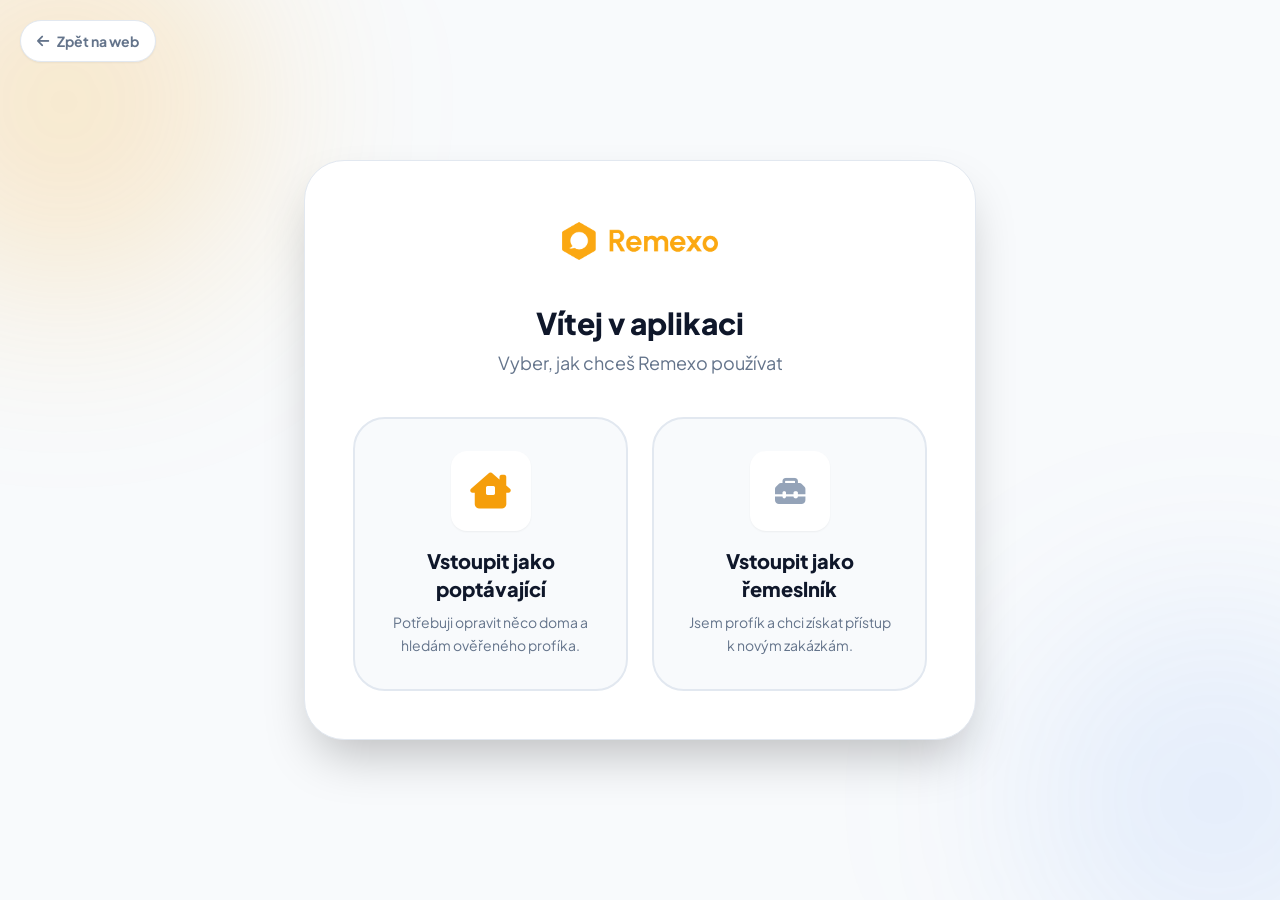
==== commit d6170057: "Update index.html" ====
--- a/index.html
+++ b/index.html
@@ -10,7 +10,7 @@
             input, select, textarea { font-size: 16px !important; }
         }
     </style>
-    <meta name="description" content="Remexo – Najděte ověřeného řemeslníka ve vašem okolí rychle a jednoduše.">
+    <meta name="description" content="Remexo – Najdi ověřeného řemeslníka ve svém okolí rychle a jednoduše.">
     <meta name="theme-color" content="#f59e0b">
     
     <link rel="icon" type="image/svg+xml" href="data:image/svg+xml,%3Csvg xmlns='http://www.w3.org/2000/svg' viewBox='0 0 100 100'%3E%3Cpath d='M50 5L90 27.5V72.5L50 95L10 72.5V27.5L50 5Z' fill='%23f59e0b'/%3E%3Ccircle cx='50' cy='47' r='16' fill='white'/%3E%3Cpath d='M40 57 L28 69 L44 64 Z' fill='white'/%3E%3C/svg%3E">
@@ -108,8 +108,8 @@
             <img src="logo.png" alt="Remexo" class="h-16 w-auto">
         </div>
         <div id="view-role-select" class="hidden">
-            <h2 class="text-2xl md:text-3xl font-extrabold mb-2 text-center dark:text-white">Vítejte v aplikaci</h2>
-            <p class="text-slate-500 dark:text-slate-400 text-center mb-10 text-lg">Vyberte, jak chcete Remexo používat</p>
+            <h2 class="text-2xl md:text-3xl font-extrabold mb-2 text-center dark:text-white">Vítej v aplikaci</h2>
+            <p class="text-slate-500 dark:text-slate-400 text-center mb-10 text-lg">Vyber, jak chceš Remexo používat</p>
             <div class="grid md:grid-cols-2 gap-6">
                 <button onclick="window.goToAuth('customer')" class="group bg-slate-50 dark:bg-slate-800 border-2 border-slate-200 dark:border-slate-700 hover:border-remexo-500 rounded-[2rem] p-8 flex flex-col items-center gap-4 transition-all hover:-translate-y-1 hover:shadow-xl text-center">
                     <div class="w-20 h-20 bg-white dark:bg-slate-700 text-remexo-500 rounded-2xl flex items-center justify-center text-4xl group-hover:bg-remexo-500 group-hover:text-white transition-all shadow-sm"><i class="fa-solid fa-house-chimney-window"></i></div>
@@ -138,7 +138,7 @@
                 <input type="email" id="log-email" placeholder="Váš e-mail" class="w-full bg-slate-50 dark:bg-slate-800 border border-slate-200 dark:border-slate-700 rounded-xl px-4 py-3 text-sm focus:ring-2 focus:ring-remexo-500 outline-none dark:text-white">
                 
                <div class="relative">
-                    <input type="password" id="log-pass" placeholder="Vaše heslo" class="w-full bg-slate-50 dark:bg-slate-800 border border-slate-200 dark:border-slate-700 rounded-xl pl-4 pr-14 py-3 text-sm focus:ring-2 focus:ring-remexo-500 outline-none dark:text-white" onkeypress="if(event.key==='Enter')window.doLogin()">
+                    <input type="password" id="log-pass" placeholder="Tvoje heslo" class="w-full bg-slate-50 dark:bg-slate-800 border border-slate-200 dark:border-slate-700 rounded-xl pl-4 pr-14 py-3 text-sm focus:ring-2 focus:ring-remexo-500 outline-none dark:text-white" onkeypress="if(event.key==='Enter')window.doLogin()">
                     <button type="button" onclick="window.togglePassword('log-pass', this)" class="absolute right-2 top-1/2 -translate-y-1/2 text-slate-400 hover:text-remexo-500 transition p-2 z-10 pointer-events-auto cursor-pointer"><i class="fa-solid fa-eye text-lg"></i></button>
                 </div>
                 
@@ -150,7 +150,7 @@
                 <div class="mt-4">
                     <div class="relative mb-4">
                         <div class="absolute inset-0 flex items-center"><div class="w-full border-t border-slate-200 dark:border-slate-700"></div></div>
-                        <div class="relative flex justify-center text-sm"><span class="px-2 bg-white dark:bg-slate-900 text-slate-500">nebo se přihlaste přes</span></div>
+                        <div class="relative flex justify-center text-sm"><span class="px-2 bg-white dark:bg-slate-900 text-slate-500">nebo se přihlas přes</span></div>
                     </div>
                     <!-- FACEBOOK: skryto do schválení Meta (Business verification). Zapnutí: u tlačítka smazat style="display:none" a u tohoto divu změnit grid-cols-1 na grid-cols-2 -->
                     <div class="grid grid-cols-1 gap-3">
@@ -164,7 +164,7 @@
 
             <div id="form-reg" class="hidden space-y-4">
                 <div class="relative">
-                    <input type="text" id="reg-name" placeholder="Vaše jméno a příjmení" class="w-full bg-slate-50 dark:bg-slate-800 border border-slate-200 dark:border-slate-700 rounded-xl px-4 py-3 pr-12 text-sm focus:ring-2 focus:ring-remexo-500 outline-none dark:text-white">
+                    <input type="text" id="reg-name" placeholder="Tvoje jméno a příjmení" class="w-full bg-slate-50 dark:bg-slate-800 border border-slate-200 dark:border-slate-700 rounded-xl px-4 py-3 pr-12 text-sm focus:ring-2 focus:ring-remexo-500 outline-none dark:text-white">
                     <button type="button" class="absolute right-2 top-1/2 -translate-y-1/2 group flex items-center p-2 z-10 pointer-events-auto outline-none">
                         <i class="fa-solid fa-circle-question text-slate-300 group-hover:text-remexo-500 group-focus:text-remexo-500 transition text-lg"></i>
                         <div class="absolute bottom-full right-0 mb-2 w-56 p-3 bg-remexo-500 text-white text-xs font-bold rounded-xl shadow-xl opacity-0 pointer-events-none group-hover:opacity-100 group-focus:opacity-100 transition-opacity z-[60]">Jméno uvidí ostatní uživatelé, aby věděli, s kým komunikují.</div>
@@ -185,18 +185,18 @@
                         <button type="button" onclick="window.togglePassword('reg-pass', this)" class="text-slate-400 hover:text-remexo-500 transition p-2 cursor-pointer outline-none"><i class="fa-solid fa-eye text-lg"></i></button>
                         <button type="button" class="group flex items-center p-2 outline-none">
                             <i class="fa-solid fa-circle-question text-slate-300 group-hover:text-remexo-500 group-focus:text-remexo-500 transition text-lg"></i>
-                            <div class="absolute bottom-full right-0 mb-2 w-56 p-3 bg-remexo-500 text-white text-xs font-bold rounded-xl shadow-xl opacity-0 pointer-events-none group-hover:opacity-100 group-focus:opacity-100 transition-opacity z-[60]">Silné heslo chrání vaše zprávy a bezpečné platby.</div>
+                            <div class="absolute bottom-full right-0 mb-2 w-56 p-3 bg-remexo-500 text-white text-xs font-bold rounded-xl shadow-xl opacity-0 pointer-events-none group-hover:opacity-100 group-focus:opacity-100 transition-opacity z-[60]">Silné heslo chrání tvoje zprávy a bezpečné platby.</div>
                         </button>
                     </div>
                 </div>
 
                 <div class="relative">
-                    <input type="password" id="reg-pass-confirm" placeholder="Zopakujte heslo pro kontrolu" class="w-full bg-slate-50 dark:bg-slate-800 border border-slate-200 dark:border-slate-700 rounded-xl pl-4 pr-24 py-3 text-sm focus:ring-2 focus:ring-remexo-500 outline-none dark:text-white">
+                    <input type="password" id="reg-pass-confirm" placeholder="Zopakuj heslo pro kontrolu" class="w-full bg-slate-50 dark:bg-slate-800 border border-slate-200 dark:border-slate-700 rounded-xl pl-4 pr-24 py-3 text-sm focus:ring-2 focus:ring-remexo-500 outline-none dark:text-white">
                     <div class="absolute right-2 top-1/2 -translate-y-1/2 flex items-center z-10 pointer-events-auto">
                         <button type="button" onclick="window.togglePassword('reg-pass-confirm', this)" class="text-slate-400 hover:text-remexo-500 transition p-2 cursor-pointer outline-none"><i class="fa-solid fa-eye text-lg"></i></button>
                         <button type="button" class="group flex items-center p-2 outline-none">
                             <i class="fa-solid fa-circle-question text-slate-300 group-hover:text-remexo-500 group-focus:text-remexo-500 transition text-lg"></i>
-                            <div class="absolute bottom-full right-0 mb-2 w-56 p-3 bg-remexo-500 text-white text-xs font-bold rounded-xl shadow-xl opacity-0 pointer-events-none group-hover:opacity-100 group-focus:opacity-100 transition-opacity z-[60]">Pojistka, abychom měli jistotu, že ve vašem hesle není překlep.</div>
+                            <div class="absolute bottom-full right-0 mb-2 w-56 p-3 bg-remexo-500 text-white text-xs font-bold rounded-xl shadow-xl opacity-0 pointer-events-none group-hover:opacity-100 group-focus:opacity-100 transition-opacity z-[60]">Pojistka, abychom měli jistotu, že ve tvém hesle není překlep.</div>
                         </button>
                     </div>
                 </div>
@@ -212,7 +212,7 @@
             </div>
 
             <div id="form-forgot" class="hidden fade-up">
-                <p class="text-sm text-slate-500 dark:text-slate-400 mb-4 text-center font-medium">Zadejte svůj e-mail a my vám zašleme odkaz pro obnovení hesla.</p>
+                <p class="text-sm text-slate-500 dark:text-slate-400 mb-4 text-center font-medium">Zadej svůj e-mail a my ti pošleme odkaz pro obnovení hesla.</p>
                 <input type="email" id="forgot-email" placeholder="Váš e-mail" class="w-full bg-slate-50 dark:bg-slate-800 border border-slate-200 dark:border-slate-700 rounded-xl px-4 py-3 focus:ring-2 focus:ring-remexo-500 outline-none dark:text-white mb-3">
                 <button onclick="window.doResetPassword()" id="btn-do-forgot" class="w-full bg-slate-900 dark:bg-white text-white dark:text-slate-900 font-bold py-3.5 rounded-xl transition shadow-lg">Odeslat odkaz</button>
                 <button onclick="window.switchTab('login')" class="w-full mt-3 text-sm text-slate-500 hover:text-remexo-500 font-bold transition">Zpět na přihlášení</button>
@@ -307,7 +307,7 @@
                     </div>
                 </div>
                 <div class="bg-slate-50 dark:bg-slate-900/50 rounded-3xl p-6 md:p-8 border border-slate-200 dark:border-slate-800 shadow-inner">
-                    <h4 class="font-extrabold text-lg dark:text-white mb-5 flex items-center gap-3"><i class="fa-solid fa-file-signature text-remexo-500"></i> Vaše nabídka pro zákazníka</h4>
+                    <h4 class="font-extrabold text-lg dark:text-white mb-5 flex items-center gap-3"><i class="fa-solid fa-file-signature text-remexo-500"></i> Tvoje nabídka pro zákazníka</h4>
                     <div class="space-y-5">
                         <div><label class="block text-[11px] font-black text-slate-500 uppercase tracking-widest mb-2">Odhadovaná cena (Kč) nebo "Dohodou"</label><input type="text" id="co-price" class="w-full bg-white dark:bg-slate-800 border border-slate-200 dark:border-slate-700 rounded-xl px-5 py-3.5 text-sm focus:ring-2 focus:ring-remexo-500 outline-none dark:text-white shadow-sm" placeholder="Např. 1500 Kč, nebo Dohodou..."></div>
                         <div><label class="block text-[11px] font-black text-slate-500 uppercase tracking-widest mb-2">Zpráva pro zákazníka</label><textarea id="co-msg" rows="3" class="w-full bg-white dark:bg-slate-800 border border-slate-200 dark:border-slate-700 rounded-xl px-5 py-3.5 text-sm focus:ring-2 focus:ring-remexo-500 outline-none dark:text-white shadow-sm resize-none" placeholder="Dobrý den, mohu přijet zítra odpoledne..."></textarea></div>
@@ -327,7 +327,7 @@
             <div class="p-8 text-center">
                 <div class="w-16 h-16 bg-yellow-100 dark:bg-yellow-500/20 text-yellow-500 rounded-full flex items-center justify-center text-3xl mx-auto mb-4"><i class="fa-solid fa-star"></i></div>
                 <h3 class="text-2xl font-black dark:text-white mb-2">Hodnocení práce</h3>
-                <p class="text-sm text-slate-500 dark:text-slate-400 mb-6">Jak jste byli spokojeni s odvedenou prací?</p>
+                <p class="text-sm text-slate-500 dark:text-slate-400 mb-6">Jak ti sedla odvedená práce?</p>
                 <div class="flex justify-center gap-2 mb-6" id="star-rating-container">
                     <i class="fa-solid fa-star text-4xl cursor-pointer text-yellow-400 hover:scale-110 transition" onclick="window.setRating(1)"></i>
                     <i class="fa-solid fa-star text-4xl cursor-pointer text-yellow-400 hover:scale-110 transition" onclick="window.setRating(2)"></i>
@@ -394,7 +394,7 @@
             </div>
             <div class="p-6 md:p-8 border-t border-slate-100 dark:border-slate-800 bg-slate-50 dark:bg-slate-900/50">
                 <p class="text-[11px] font-black text-slate-400 uppercase tracking-widest mb-3">O mně / Popis služeb</p>
-                <p id="pp-bio" class="text-sm text-slate-700 dark:text-slate-300 leading-relaxed whitespace-pre-line italic">Prosím čekejte...</p>
+                <p id="pp-bio" class="text-sm text-slate-700 dark:text-slate-300 leading-relaxed whitespace-pre-line italic">Prosím počkej...</p>
             </div>
         </div>
     </div>
@@ -403,7 +403,7 @@
         <div class="bg-white dark:bg-[#0f172a] rounded-[2rem] shadow-2xl border border-slate-200 dark:border-slate-800 w-full max-w-md p-8 relative">
             <button onclick="window.closeForgotPw()" class="absolute top-4 right-4 w-10 h-10 rounded-full bg-slate-100 dark:bg-slate-800 flex items-center justify-center text-slate-500 hover:text-red-500 transition"><i class="fa-solid fa-times"></i></button>
             <h3 class="text-2xl font-black mb-2 dark:text-white">Zapomenuté heslo</h3>
-            <p class="text-slate-500 text-sm mb-6">Zadejte svůj e-mail a my vám pošleme odkaz pro nastavení nového hesla.</p>
+            <p class="text-slate-500 text-sm mb-6">Zadej svůj e-mail a my ti pošleme odkaz pro nastavení nového hesla.</p>
             <input type="email" id="forgot-pw-email" placeholder="vas@email.cz" class="w-full bg-slate-50 dark:bg-slate-900 border border-slate-200 dark:border-slate-700 rounded-xl px-5 py-3.5 text-sm mb-4 focus:ring-2 focus:ring-remexo-500 outline-none dark:text-white">
             <button id="btn-send-reset" onclick="window.sendResetLink()" class="w-full bg-remexo-500 hover:bg-remexo-600 text-white py-3.5 rounded-xl font-bold transition shadow-md">Odeslat odkaz</button>
         </div>
@@ -412,7 +412,7 @@
     <div id="new-pw-modal" class="hidden fixed inset-0 z-[600] flex items-center justify-center p-4 bg-slate-900/60 backdrop-blur-sm opacity-0 transition-opacity duration-300">
         <div class="bg-white dark:bg-[#0f172a] rounded-[2rem] shadow-2xl border border-slate-200 dark:border-slate-800 w-full max-w-md p-8 relative">
             <h3 class="text-2xl font-black mb-2 dark:text-white">Nové heslo</h3>
-            <p class="text-slate-500 text-sm mb-6">Zadejte své nové heslo. Musí mít alespoň 8 znaků, 1 velké písmeno a 1 číslici.</p>
+            <p class="text-slate-500 text-sm mb-6">Zadej své nové heslo. Musí mít alespoň 8 znaků, 1 velké písmeno a 1 číslici.</p>
             <div class="relative mb-4">
                 <input type="password" id="new-pw-input" placeholder="Min. 8 znaků, 1 velké, 1 číslo" class="w-full bg-slate-50 dark:bg-slate-900 border border-slate-200 dark:border-slate-700 rounded-xl px-5 py-3.5 pr-12 text-sm focus:ring-2 focus:ring-remexo-500 outline-none dark:text-white">
                 <button type="button" onclick="window.togglePassword('new-pw-input', this)" class="absolute right-4 top-1/2 -translate-y-1/2 text-slate-400 hover:text-remexo-500 transition"><i class="fa-solid fa-eye text-lg"></i></button>
